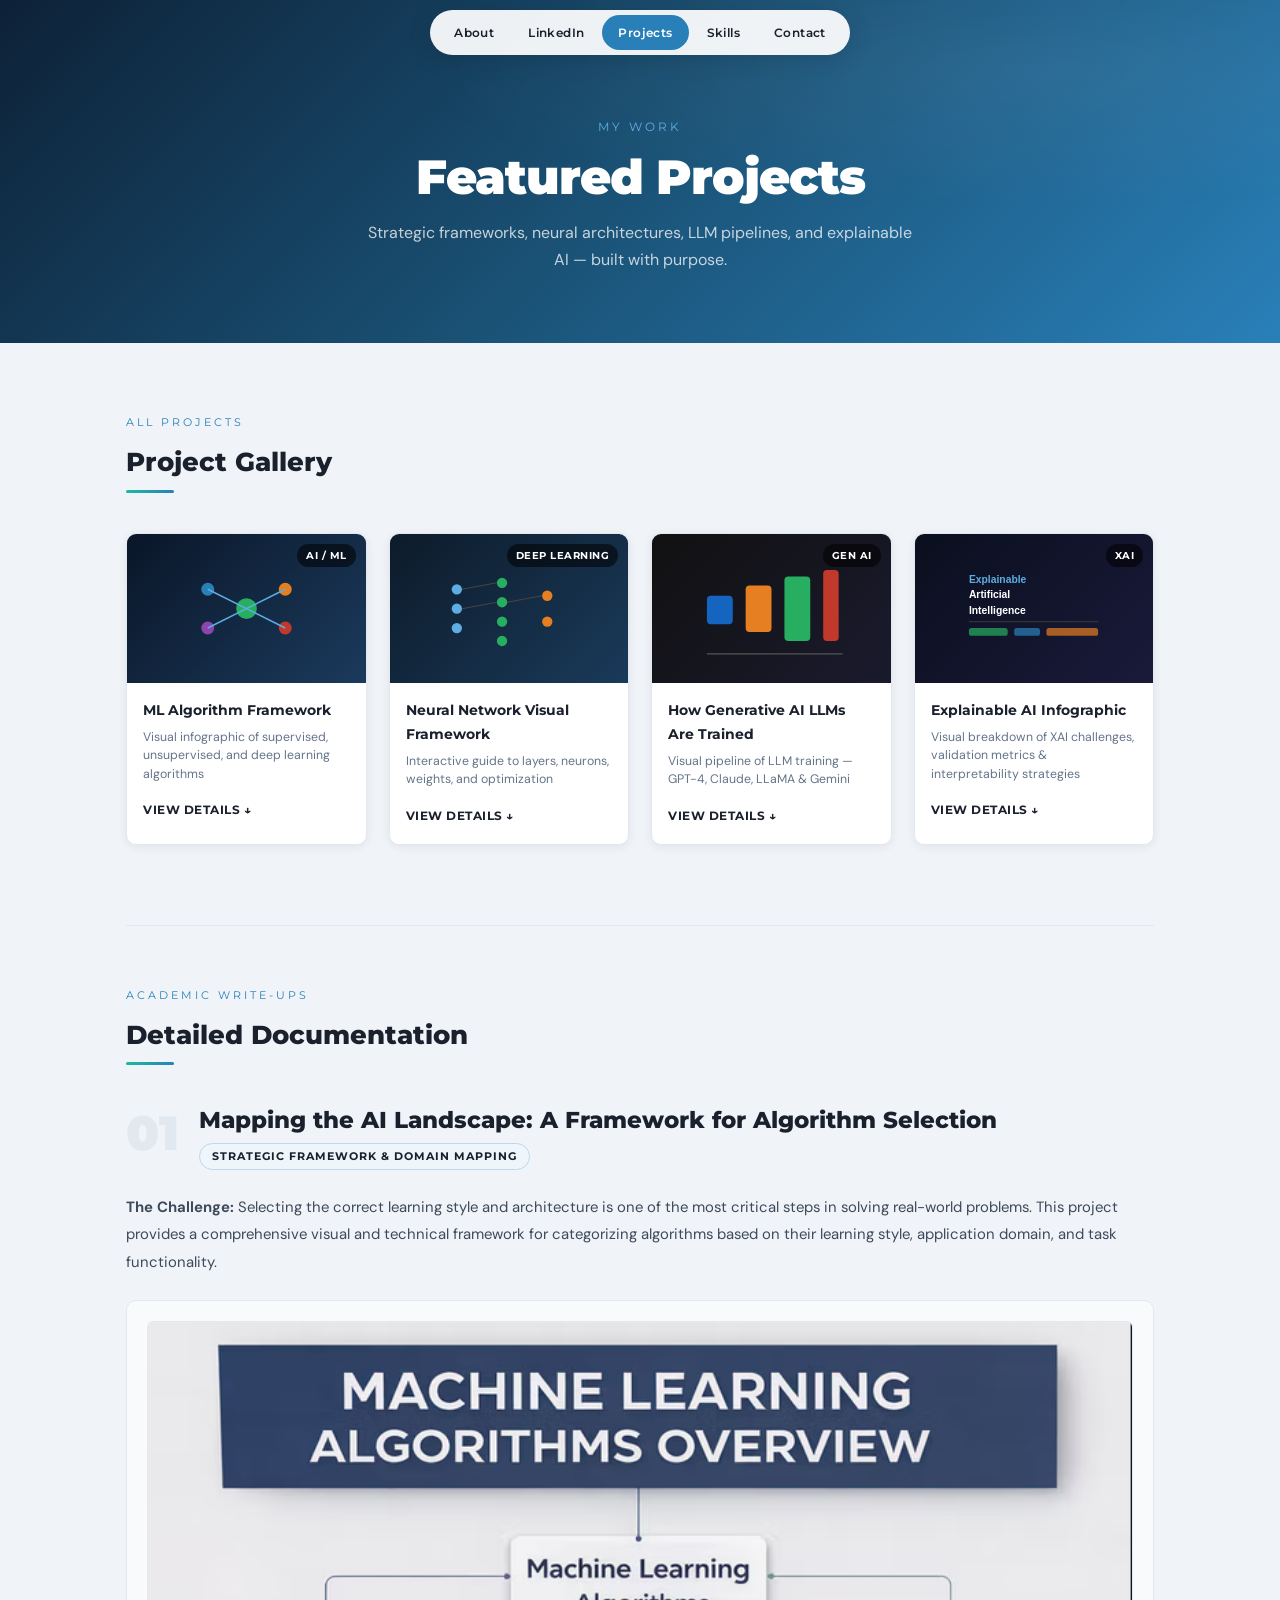
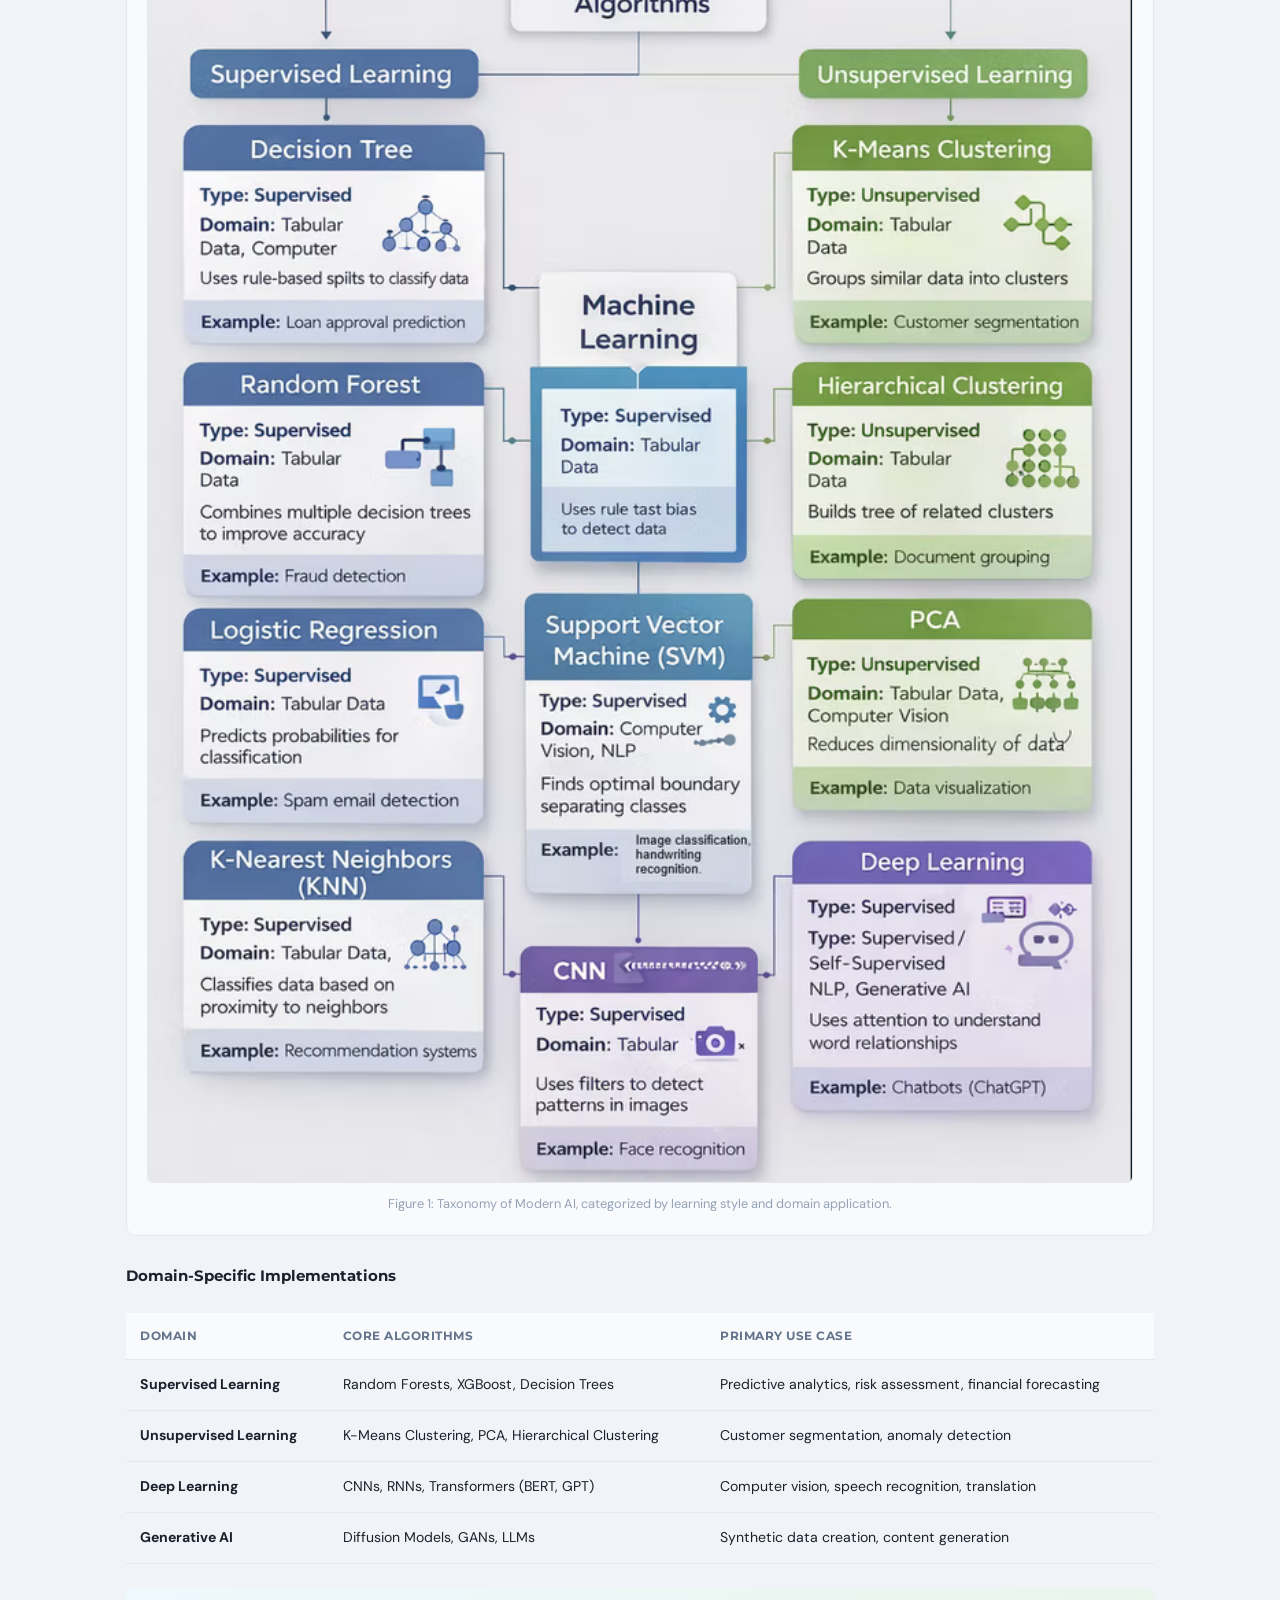
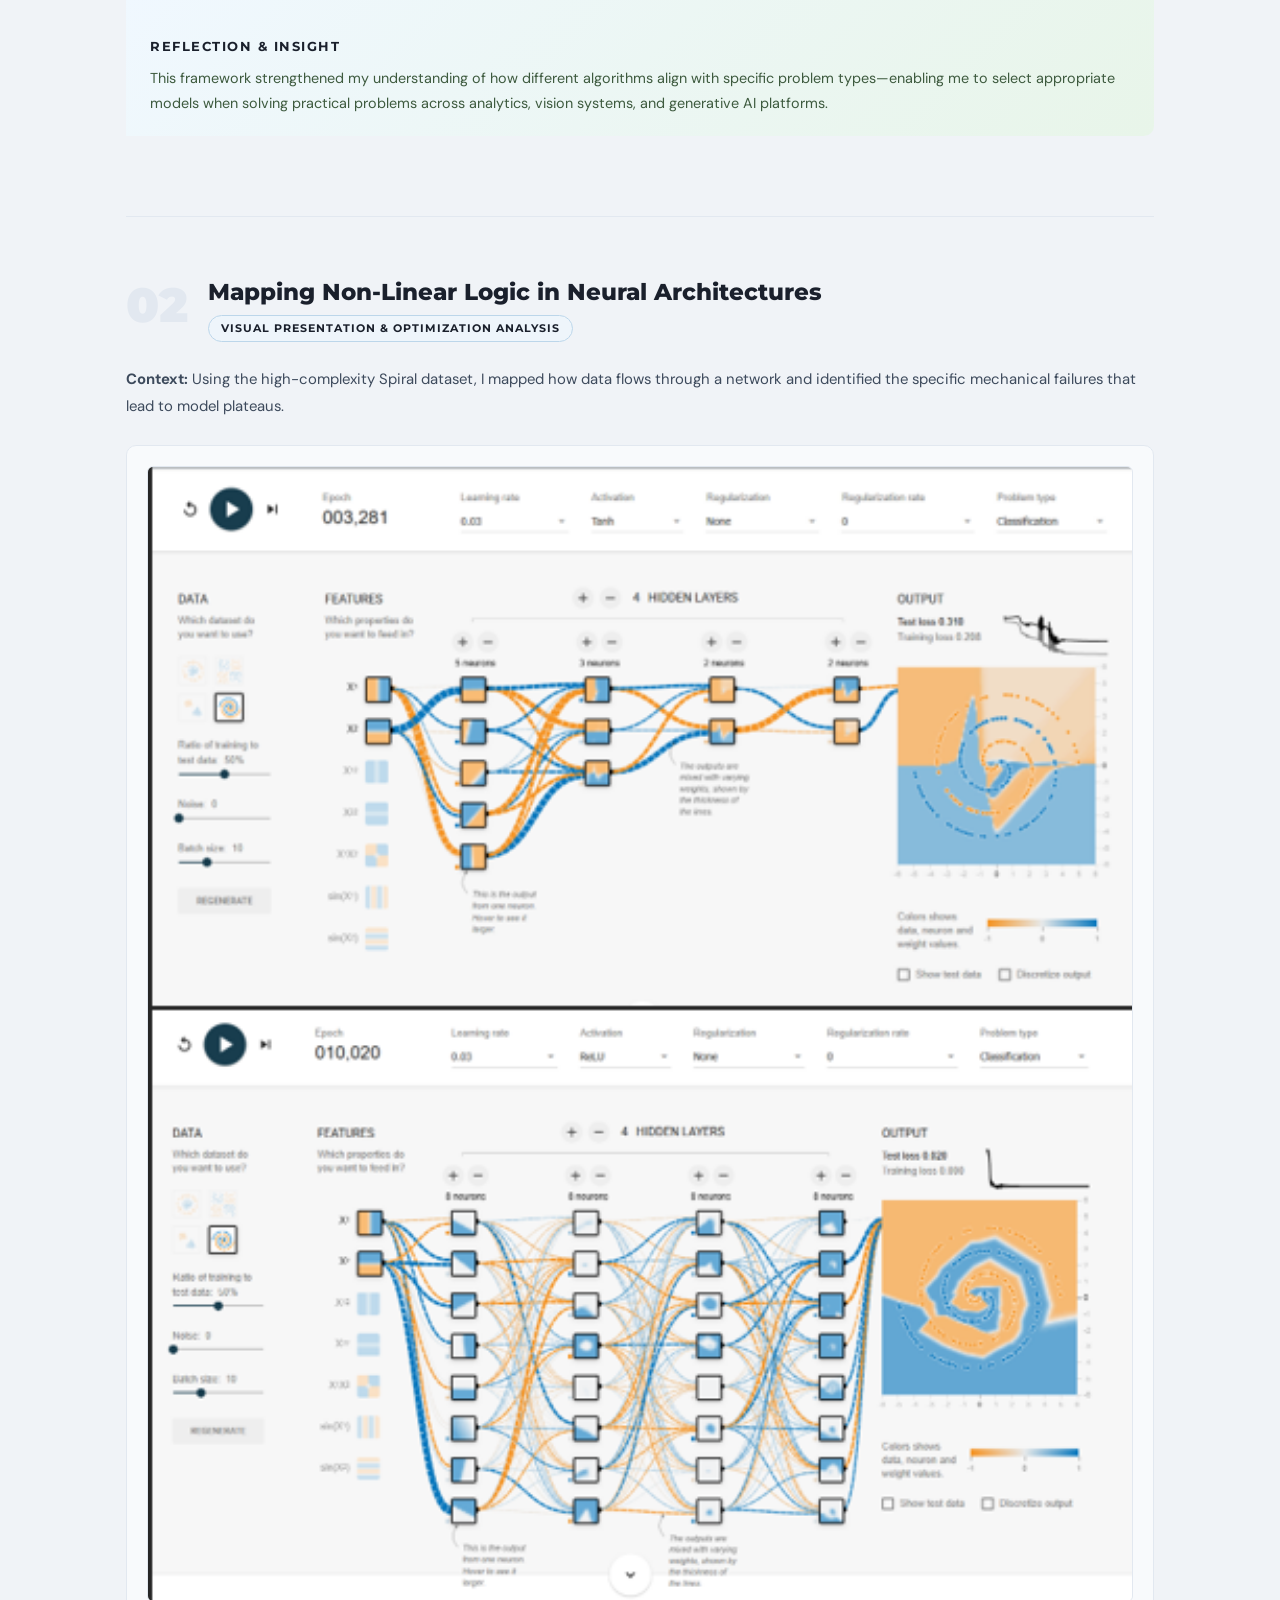
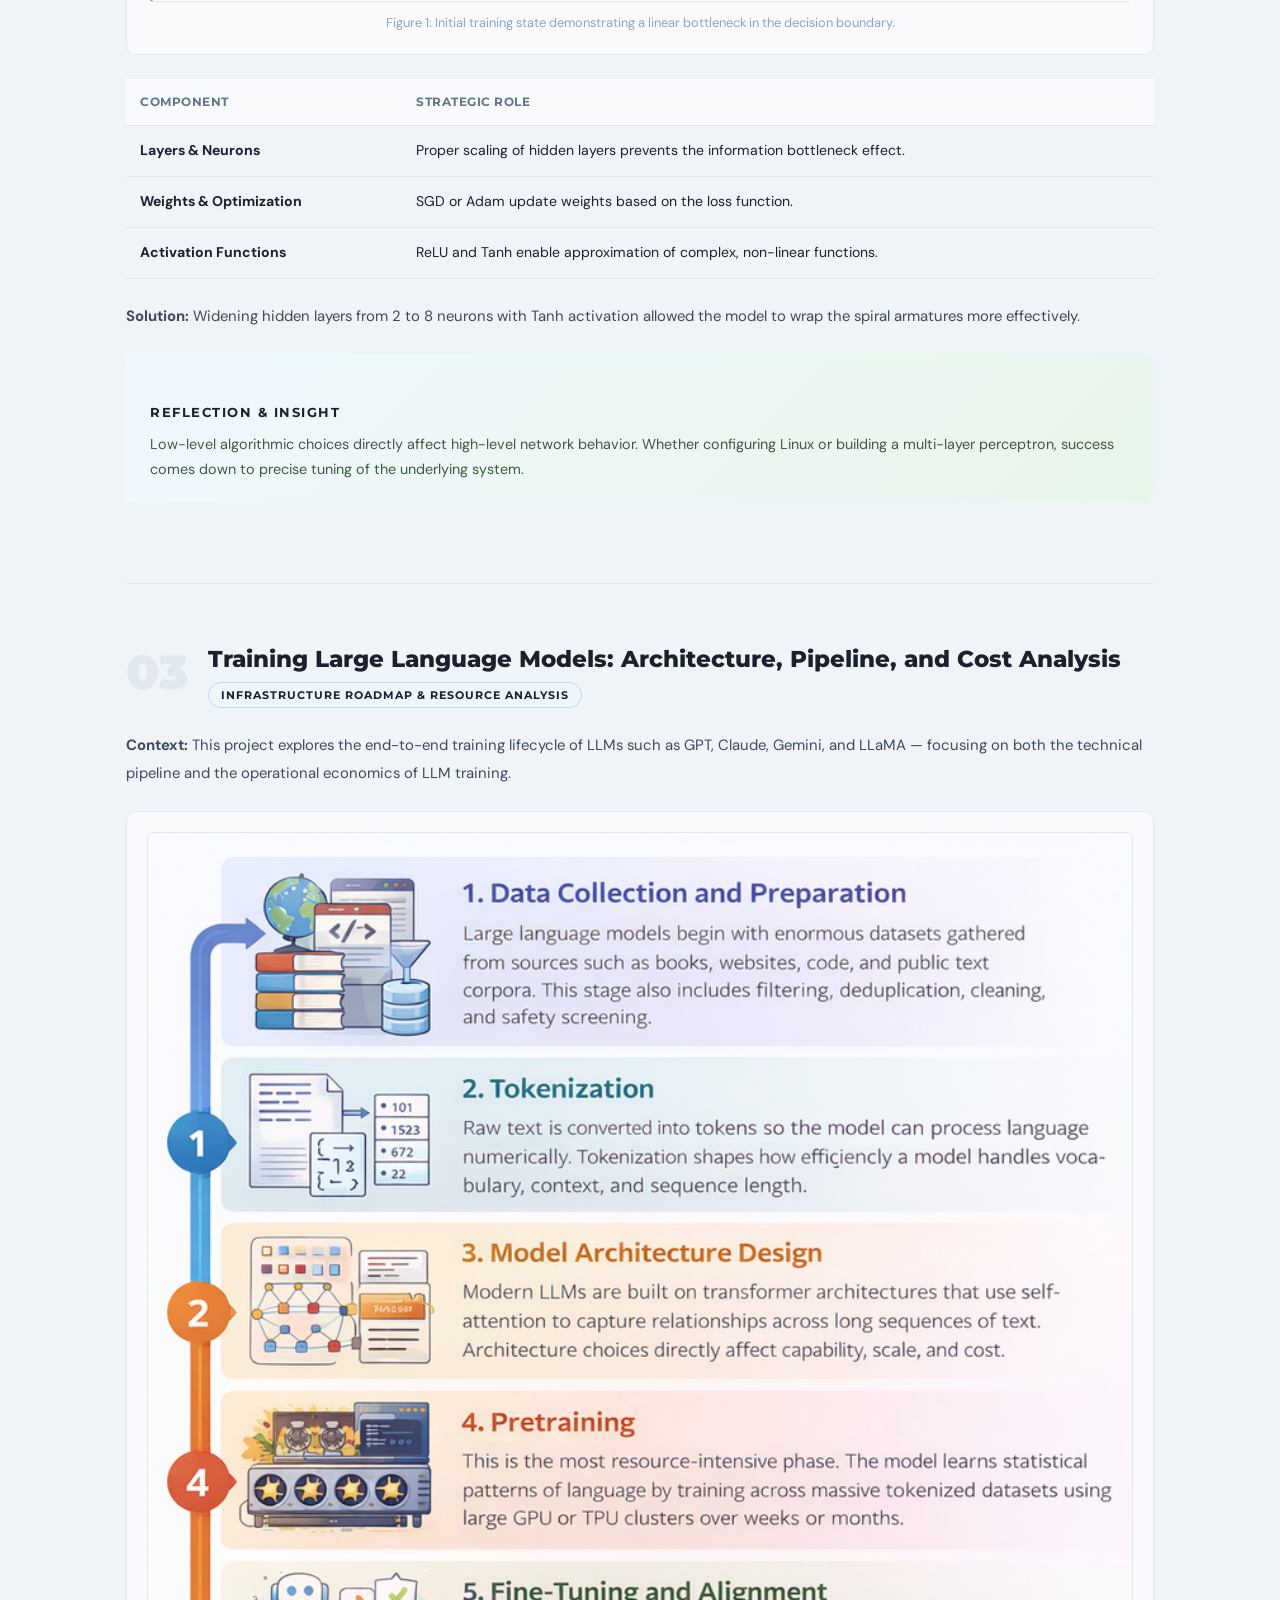
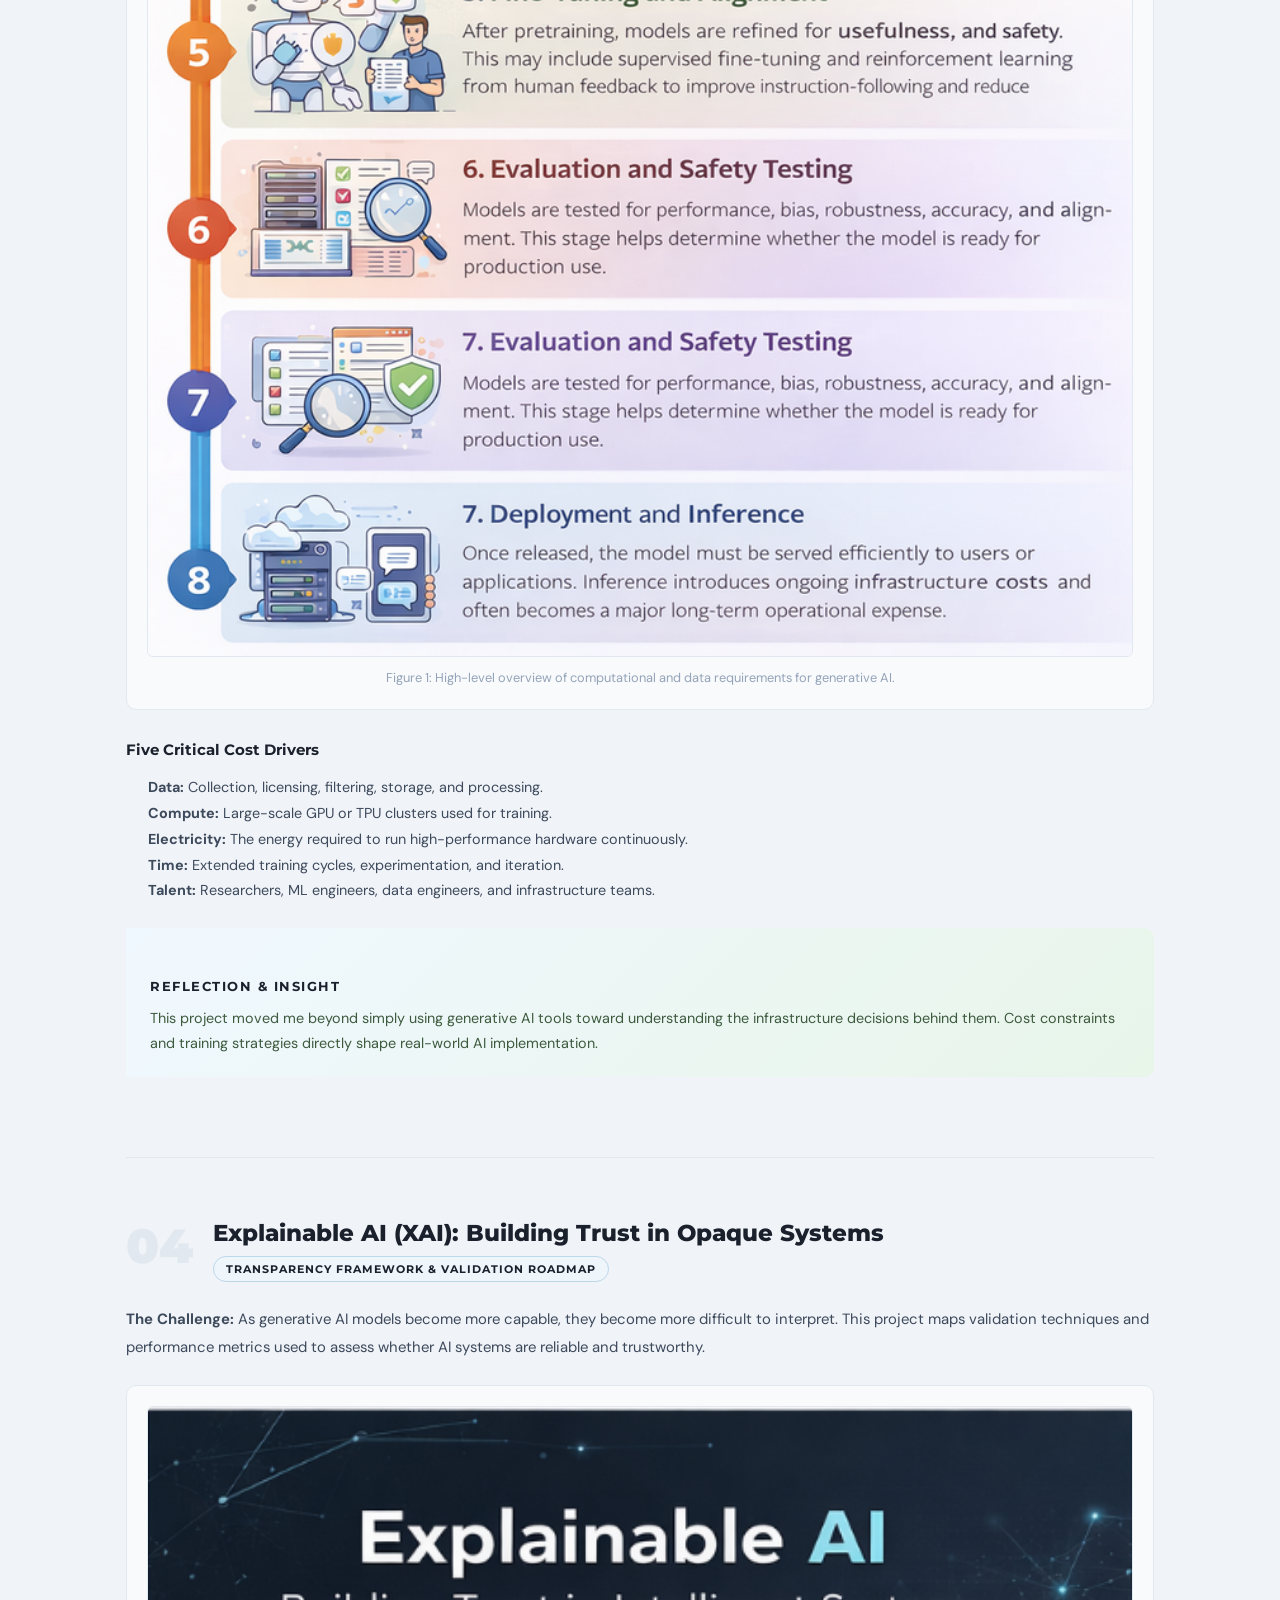
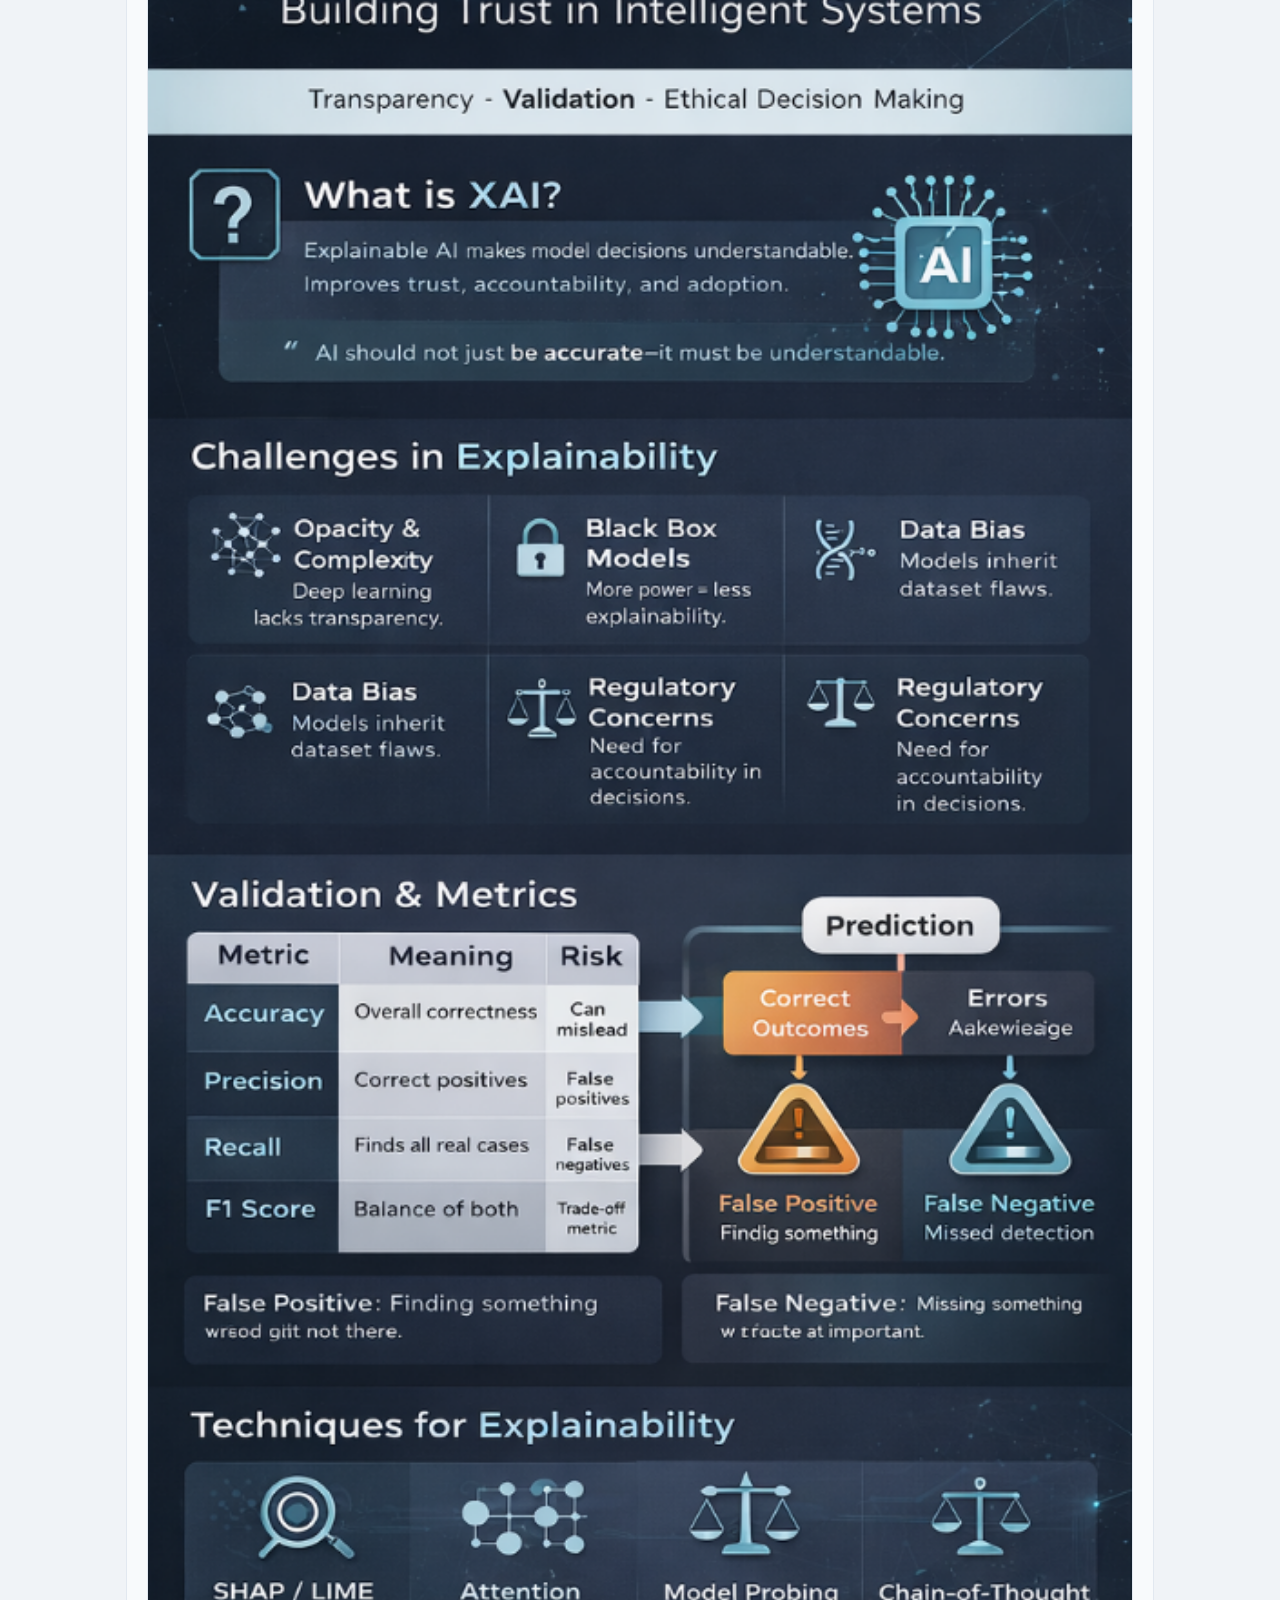
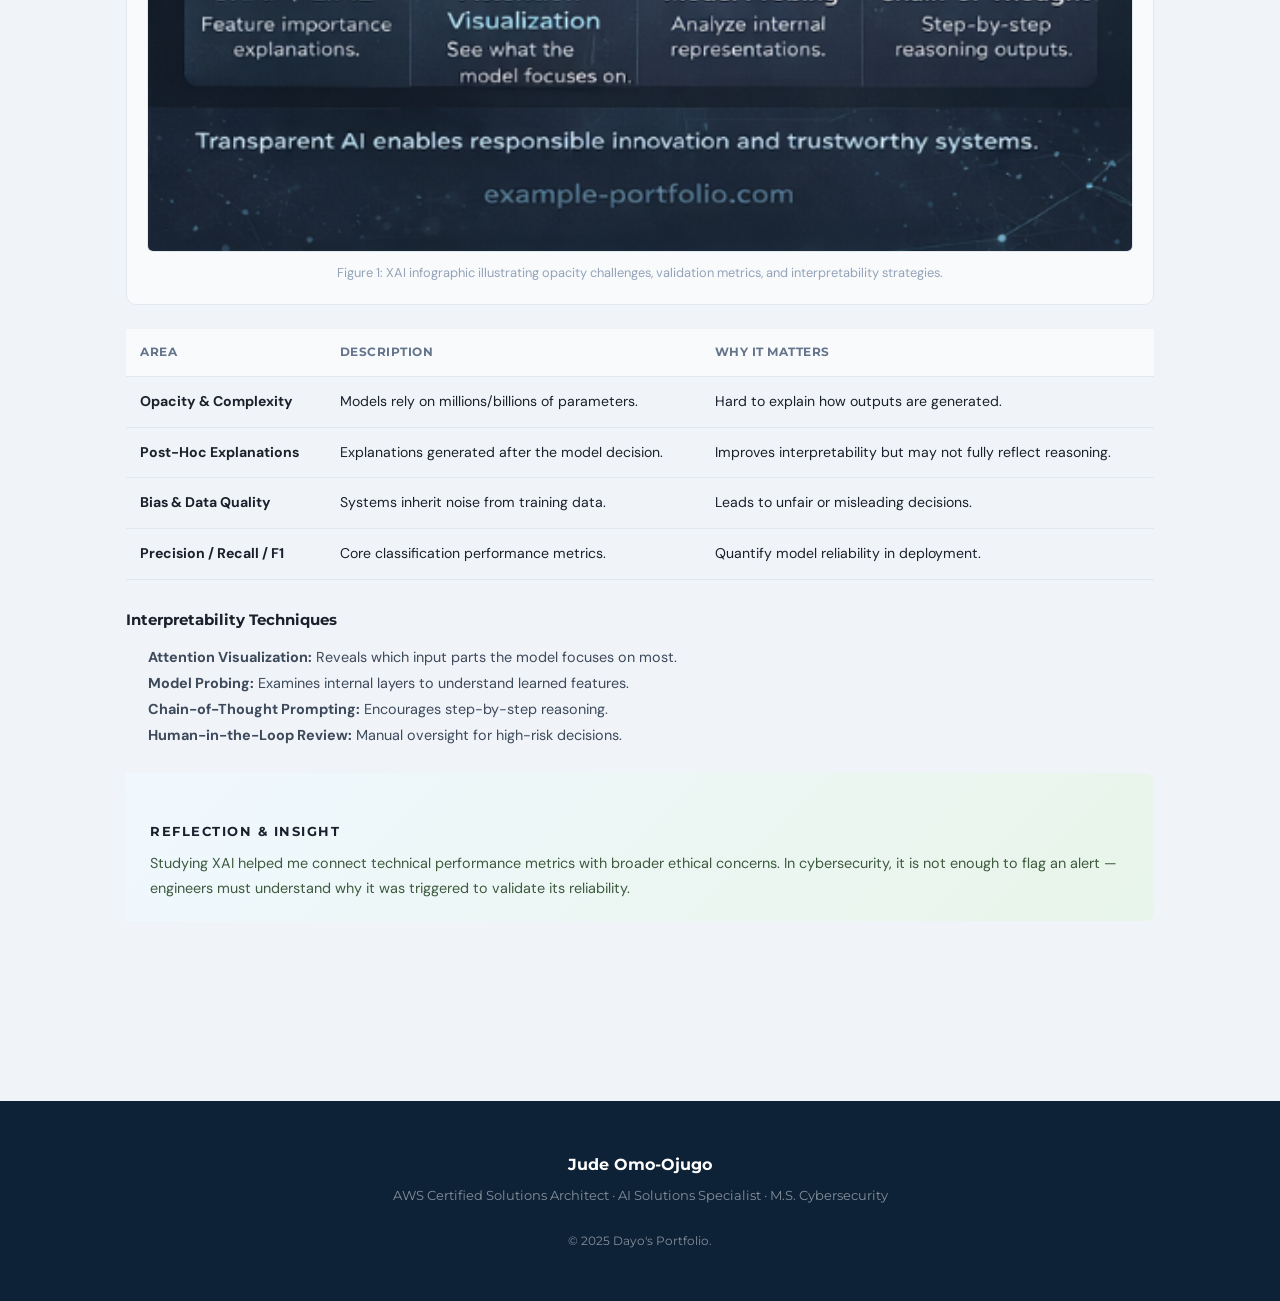
==== projects.html @ ab6d18e4 "Add files via upload" ====
<!DOCTYPE html>
<html lang="en">
<head>
  <meta charset="UTF-8">
  <meta name="viewport" content="width=device-width, initial-scale=1.0">
  <title>Projects — Dayo's Portfolio</title>
  <link rel="stylesheet" href="theme.css">
  <style>
    .proj-gallery{display:grid;grid-template-columns:repeat(auto-fill,minmax(240px,1fr));gap:22px;margin-bottom:80px;}
    .gal-card{background:var(--c-surface);border-radius:var(--radius);overflow:hidden;border:1px solid var(--c-border);box-shadow:var(--shadow-sm);display:block;transition:transform .25s var(--ease),box-shadow .25s var(--ease);}
    .gal-card:hover{transform:translateY(-5px);box-shadow:var(--shadow-md);}
    .gal-thumb{aspect-ratio:16/10;display:flex;align-items:center;justify-content:center;position:relative;overflow:hidden;}
    .gal-badge{position:absolute;top:10px;right:10px;font-family:var(--font-display);font-size:.62rem;font-weight:700;letter-spacing:.5px;text-transform:uppercase;background:rgba(0,0,0,.55);color:#fff;padding:3px 9px;border-radius:20px;backdrop-filter:blur(4px);}
    .gal-body{padding:16px;}
    .gal-title{font-family:var(--font-display);font-size:.88rem;font-weight:700;margin-bottom:5px;}
    .gal-title.orange{color:var(--c-orange);}.gal-title.blue{color:var(--c-hero-bright);}.gal-title.green{color:var(--c-green);}
    .gal-desc{font-size:.77rem;color:var(--c-muted);line-height:1.5;margin-bottom:12px;}
    .gal-link{font-family:var(--font-display);font-size:.74rem;font-weight:700;color:var(--c-hero-bright);text-transform:uppercase;letter-spacing:.5px;}
    .proj-detail{margin-bottom:80px;scroll-margin-top:80px;}
    .proj-detail-header{display:flex;align-items:flex-start;gap:20px;margin-bottom:24px;}
    .proj-number{font-family:var(--font-display);font-size:3rem;font-weight:900;color:var(--c-border);line-height:1;flex-shrink:0;margin-top:4px;}
    .proj-detail h2{font-family:var(--font-display);font-size:1.45rem;font-weight:800;color:var(--c-text);line-height:1.3;margin-bottom:6px;}
    .proj-type-badge{display:inline-block;font-family:var(--font-display);font-size:.68rem;font-weight:700;letter-spacing:1px;text-transform:uppercase;padding:3px 12px;border-radius:20px;background:#eef5fb;color:var(--c-hero-mid);border:1px solid #bcd6ea;}
    .proj-body p{font-size:.93rem;color:#3d4a5c;line-height:1.85;margin-bottom:16px;}
    .proj-body h4{font-family:var(--font-display);font-size:.92rem;font-weight:700;color:var(--c-text);margin:28px 0 12px;}
    .proj-body ul{padding-left:22px;margin-bottom:16px;}
    .proj-body li{font-size:.9rem;color:#3d4a5c;line-height:1.8;}
    .figure-wrap{background:#f8fafc;border:1px solid var(--c-border);border-radius:var(--radius);padding:20px;margin:24px 0;}
    .figure-wrap img{width:100%;border-radius:6px;border:1px solid var(--c-border);}
    .fig-caption{font-size:.8rem;color:var(--c-faint);text-align:center;margin-top:10px;}
    .insight-box{background:linear-gradient(135deg,#f0f8ff,#e8f5e9);border-left:4px solid var(--c-green);border-radius:0 var(--radius) var(--radius) 0;padding:20px 24px;margin:24px 0;}
    .insight-box h4{font-family:var(--font-display);font-size:.8rem;text-transform:uppercase;letter-spacing:1.5px;color:var(--c-green);margin-bottom:8px;}
    .insight-box p{font-size:.9rem;color:#3d5a3e;line-height:1.75;margin:0;}
  </style>
</head>
<body>
<nav class="site-nav">
  <div class="nav-pill">
    <a href="about.html">About</a>
    <a href="linkedin.html">LinkedIn</a>
    <a href="projects.html" class="active">Projects</a>
    <a href="skills.html">Skills</a>
    <a href="contact.html">Contact</a>
  </div>
</nav>
<header class="page-hero">
  <p class="page-hero__eyebrow fade-up">My Work</p>
  <h1 class="page-hero__title fade-up delay-1">Featured Projects</h1>
  <p class="page-hero__sub fade-up delay-2">Strategic frameworks, neural architectures, LLM pipelines, and explainable AI — built with purpose.</p>
</header>
<div class="page-body">

  <div class="sec-eyebrow fade-up">All Projects</div>
  <h2 class="sec-title fade-up">Project Gallery</h2>
  <div class="sec-rule fade-up"></div>

  <div class="proj-gallery fade-up delay-1">

   <!-- <a href="#airlytics" class="gal-card">
      <div class="gal-thumb" style="background:linear-gradient(135deg,#1a2a4a,#2c5f8a);">
        <svg viewBox="0 0 120 80" width="65%" xmlns="http://www.w3.org/2000/svg"><circle cx="30" cy="40" r="22" fill="none" stroke="#5dade2" stroke-width="1.5"/><path d="M50 30 Q70 20 90 35 L85 50 Q65 38 50 45Z" fill="#2980b9" opacity=".7"/><text x="14" y="72" font-size="9" fill="#fff" font-family="sans-serif">AI</text></svg>
        <span class="gal-badge">AI / ML</span>
      </div>
      <div class="gal-body"><div class="gal-title orange">Smart Travel by AirLytics</div><div class="gal-desc">AI chatbot for flight pricing fairness</div><span class="gal-link">View Details ↓</span></div>
    </a>

    <a href="#security" class="gal-card">
      <div class="gal-thumb" style="background:linear-gradient(135deg,#0d1b2a,#1e3a5f);">
        <svg viewBox="0 0 120 80" width="65%" xmlns="http://www.w3.org/2000/svg"><rect x="45" y="15" width="30" height="50" rx="4" fill="none" stroke="#5dade2" stroke-width="1.5"/><circle cx="60" cy="40" r="10" fill="#2980b9" opacity=".6"/><circle cx="60" cy="40" r="4" fill="#5dade2"/></svg>
        <span class="gal-badge">Security</span>
      </div>
      <div class="gal-body"><div class="gal-title blue">Security Knights</div><div class="gal-desc">Gamified secure coding training</div><span class="gal-link">View Details ↓</span></div>
    </a>

    <a href="#aishield" class="gal-card">
      <div class="gal-thumb" style="background:linear-gradient(135deg,#1565c0,#1976d2);">
        <svg viewBox="0 0 120 80" width="65%" xmlns="http://www.w3.org/2000/svg"><path d="M60 10 L85 22 L85 52 Q60 70 35 52 L35 22Z" fill="none" stroke="#fff" stroke-width="2"/><text x="49" y="44" font-size="10" fill="#fff" font-weight="bold" font-family="sans-serif">AI</text><text x="37" y="57" font-size="7" fill="rgba(255,255,255,.7)" font-family="sans-serif">Shield</text></svg>
        <span class="gal-badge">Cloud</span>
      </div>
      <div class="gal-body"><div class="gal-title blue">AI Shield</div><div class="gal-desc">Cybersecurity for non-technical users</div><span class="gal-link">View Details ↓</span></div>
    </a>

    <a href="#promptcraft" class="gal-card">
      <div class="gal-thumb" style="background:linear-gradient(135deg,#111,#2d2d2d);">
        <svg viewBox="0 0 120 80" width="65%" xmlns="http://www.w3.org/2000/svg"><rect x="10" y="15" width="100" height="50" rx="4" fill="none" stroke="#555" stroke-width="1"/><rect x="10" y="15" width="100" height="12" rx="4" fill="#333"/><circle cx="20" cy="21" r="3" fill="#ff5f57"/><circle cx="30" cy="21" r="3" fill="#febc2e"/><circle cx="40" cy="21" r="3" fill="#28c840"/><text x="15" y="40" font-size="7" fill="#aaa" font-family="monospace">Prompt Marketplace</text></svg>
        <span class="gal-badge">Gen AI</span>
      </div>
      <div class="gal-body"><div class="gal-title blue">PromptCraft</div><div class="gal-desc">AI prompt marketplace with versioning &amp; analytics</div><span class="gal-link">View Details ↓</span></div>
    </a>
  -->
    <a href="#project1" class="gal-card">
      <div class="gal-thumb" style="background:linear-gradient(135deg,#0a1628,#1b3a5c);">
        <svg viewBox="0 0 120 80" width="65%" xmlns="http://www.w3.org/2000/svg"><circle cx="60" cy="40" r="8" fill="#27ae60"/><circle cx="30" cy="25" r="5" fill="#2980b9"/><circle cx="90" cy="25" r="5" fill="#e67e22"/><circle cx="30" cy="55" r="5" fill="#8e44ad"/><circle cx="90" cy="55" r="5" fill="#c0392b"/><line x1="60" y1="40" x2="30" y2="25" stroke="#5dade2" stroke-width="1.2"/><line x1="60" y1="40" x2="90" y2="25" stroke="#5dade2" stroke-width="1.2"/><line x1="60" y1="40" x2="30" y2="55" stroke="#5dade2" stroke-width="1.2"/><line x1="60" y1="40" x2="90" y2="55" stroke="#5dade2" stroke-width="1.2"/></svg>
        <span class="gal-badge">AI / ML</span>
      </div>
      <div class="gal-body"><div class="gal-title orange">ML Algorithm Framework</div><div class="gal-desc">Visual infographic of supervised, unsupervised, and deep learning algorithms</div><span class="gal-link">View Details ↓</span></div>
    </a>

    <a href="#project2" class="gal-card">
      <div class="gal-thumb" style="background:linear-gradient(135deg,#0d1b2a,#1a3a5a);">
        <svg viewBox="0 0 120 80" width="65%" xmlns="http://www.w3.org/2000/svg"><circle cx="20" cy="25" r="4" fill="#5dade2"/><circle cx="20" cy="40" r="4" fill="#5dade2"/><circle cx="20" cy="55" r="4" fill="#5dade2"/><circle cx="55" cy="20" r="4" fill="#27ae60"/><circle cx="55" cy="35" r="4" fill="#27ae60"/><circle cx="55" cy="50" r="4" fill="#27ae60"/><circle cx="55" cy="65" r="4" fill="#27ae60"/><circle cx="90" cy="30" r="4" fill="#e67e22"/><circle cx="90" cy="50" r="4" fill="#e67e22"/><line x1="24" y1="25" x2="51" y2="20" stroke="#444" stroke-width=".8"/><line x1="24" y1="40" x2="51" y2="35" stroke="#444" stroke-width=".8"/><line x1="59" y1="35" x2="86" y2="30" stroke="#444" stroke-width=".8"/></svg>
        <span class="gal-badge">Deep Learning</span>
      </div>
      <div class="gal-body"><div class="gal-title blue">Neural Network Visual Framework</div><div class="gal-desc">Interactive guide to layers, neurons, weights, and optimization</div><span class="gal-link">View Details ↓</span></div>
    </a>

    <a href="#project3" class="gal-card">
      <div class="gal-thumb" style="background:linear-gradient(135deg,#111,#1a1a2e);">
        <svg viewBox="0 0 120 80" width="65%" xmlns="http://www.w3.org/2000/svg"><rect x="10" y="30" width="20" height="22" rx="3" fill="#1565c0"/><rect x="40" y="22" width="20" height="36" rx="3" fill="#e67e22"/><rect x="70" y="15" width="20" height="50" rx="3" fill="#27ae60"/><rect x="100" y="10" width="12" height="55" rx="3" fill="#c0392b"/><line x1="10" y1="75" x2="115" y2="75" stroke="#555" stroke-width="1"/></svg>
        <span class="gal-badge">Gen AI</span>
      </div>
      <div class="gal-body"><div class="gal-title green">How Generative AI LLMs Are Trained</div><div class="gal-desc">Visual pipeline of LLM training — GPT-4, Claude, LLaMA &amp; Gemini</div><span class="gal-link">View Details ↓</span></div>
    </a>

    <a href="#project4" class="gal-card">
      <div class="gal-thumb" style="background:linear-gradient(135deg,#0a0f1e,#1a1a3a);">
        <svg viewBox="0 0 120 80" width="65%" xmlns="http://www.w3.org/2000/svg"><text x="10" y="20" font-size="8" fill="#5dade2" font-family="sans-serif" font-weight="bold">Explainable</text><text x="10" y="32" font-size="8" fill="#fff" font-family="sans-serif" font-weight="bold">Artificial</text><text x="10" y="44" font-size="8" fill="#fff" font-family="sans-serif" font-weight="bold">Intelligence</text><line x1="10" y1="50" x2="110" y2="50" stroke="#333" stroke-width="1"/><rect x="10" y="55" width="30" height="6" rx="2" fill="#27ae60" opacity=".7"/><rect x="45" y="55" width="20" height="6" rx="2" fill="#2980b9" opacity=".7"/><rect x="70" y="55" width="40" height="6" rx="2" fill="#e67e22" opacity=".7"/></svg>
        <span class="gal-badge">XAI</span>
      </div>
      <div class="gal-body"><div class="gal-title blue">Explainable AI Infographic</div><div class="gal-desc">Visual breakdown of XAI challenges, validation metrics &amp; interpretability strategies</div><span class="gal-link">View Details ↓</span></div>
    </a>

  </div>

  <hr class="divider">
  <div class="sec-eyebrow">Academic Write-Ups</div>
  <h2 class="sec-title">Detailed Documentation</h2>
  <div class="sec-rule"></div>

  <div class="proj-detail fade-up" id="project1">
    <div class="proj-detail-header"><div class="proj-number">01</div><div><h2>Mapping the AI Landscape: A Framework for Algorithm Selection</h2><span class="proj-type-badge">Strategic Framework &amp; Domain Mapping</span></div></div>
    <div class="proj-body">
      <p><strong>The Challenge:</strong> Selecting the correct learning style and architecture is one of the most critical steps in solving real-world problems. This project provides a comprehensive visual and technical framework for categorizing algorithms based on their learning style, application domain, and task functionality.</p>
      <div class="figure-wrap"><img src="ai_algorithms_landscape.png" alt="AI Algorithm Landscape" onerror="this.style.display='none'"><div class="fig-caption">Figure 1: Taxonomy of Modern AI, categorized by learning style and domain application.</div></div>
      <h4>Domain-Specific Implementations</h4>
      <table class="data-table"><thead><tr><th>Domain</th><th>Core Algorithms</th><th>Primary Use Case</th></tr></thead><tbody><tr><td><strong>Supervised Learning</strong></td><td>Random Forests, XGBoost, Decision Trees</td><td>Predictive analytics, risk assessment, financial forecasting</td></tr><tr><td><strong>Unsupervised Learning</strong></td><td>K-Means Clustering, PCA, Hierarchical Clustering</td><td>Customer segmentation, anomaly detection</td></tr><tr><td><strong>Deep Learning</strong></td><td>CNNs, RNNs, Transformers (BERT, GPT)</td><td>Computer vision, speech recognition, translation</td></tr><tr><td><strong>Generative AI</strong></td><td>Diffusion Models, GANs, LLMs</td><td>Synthetic data creation, content generation</td></tr></tbody></table>
      <div class="insight-box"><h4>Reflection &amp; Insight</h4><p>This framework strengthened my understanding of how different algorithms align with specific problem types—enabling me to select appropriate models when solving practical problems across analytics, vision systems, and generative AI platforms.</p></div>
    </div>
  </div>

  <hr class="divider">

  <div class="proj-detail fade-up" id="project2">
    <div class="proj-detail-header"><div class="proj-number">02</div><div><h2>Mapping Non-Linear Logic in Neural Architectures</h2><span class="proj-type-badge">Visual Presentation &amp; Optimization Analysis</span></div></div>
    <div class="proj-body">
      <p><strong>Context:</strong> Using the high-complexity Spiral dataset, I mapped how data flows through a network and identified the specific mechanical failures that lead to model plateaus.</p>
      <div class="figure-wrap"><img src="spiral-experiment.png" alt="Spiral Dataset" onerror="this.style.display='none'"><div class="fig-caption">Figure 1: Initial training state demonstrating a linear bottleneck in the decision boundary.</div></div>
      <table class="data-table"><thead><tr><th>Component</th><th>Strategic Role</th></tr></thead><tbody><tr><td><strong>Layers &amp; Neurons</strong></td><td>Proper scaling of hidden layers prevents the information bottleneck effect.</td></tr><tr><td><strong>Weights &amp; Optimization</strong></td><td>SGD or Adam update weights based on the loss function.</td></tr><tr><td><strong>Activation Functions</strong></td><td>ReLU and Tanh enable approximation of complex, non-linear functions.</td></tr></tbody></table>
      <p><strong>Solution:</strong> Widening hidden layers from 2 to 8 neurons with Tanh activation allowed the model to wrap the spiral armatures more effectively.</p>
      <div class="insight-box"><h4>Reflection &amp; Insight</h4><p>Low-level algorithmic choices directly affect high-level network behavior. Whether configuring Linux or building a multi-layer perceptron, success comes down to precise tuning of the underlying system.</p></div>
    </div>
  </div>

  <hr class="divider">

  <div class="proj-detail fade-up" id="project3">
    <div class="proj-detail-header"><div class="proj-number">03</div><div><h2>Training Large Language Models: Architecture, Pipeline, and Cost Analysis</h2><span class="proj-type-badge">Infrastructure Roadmap &amp; Resource Analysis</span></div></div>
    <div class="proj-body">
      <p><strong>Context:</strong> This project explores the end-to-end training lifecycle of LLMs such as GPT, Claude, Gemini, and LLaMA — focusing on both the technical pipeline and the operational economics of LLM training.</p>
      <div class="figure-wrap"><img src="llm-lifecycle.png" alt="LLM Lifecycle" onerror="this.style.display='none'"><div class="fig-caption">Figure 1: High-level overview of computational and data requirements for generative AI.</div></div>
      <h4>Five Critical Cost Drivers</h4>
      <ul><li><strong>Data:</strong> Collection, licensing, filtering, storage, and processing.</li><li><strong>Compute:</strong> Large-scale GPU or TPU clusters used for training.</li><li><strong>Electricity:</strong> The energy required to run high-performance hardware continuously.</li><li><strong>Time:</strong> Extended training cycles, experimentation, and iteration.</li><li><strong>Talent:</strong> Researchers, ML engineers, data engineers, and infrastructure teams.</li></ul>
      <div class="insight-box"><h4>Reflection &amp; Insight</h4><p>This project moved me beyond simply using generative AI tools toward understanding the infrastructure decisions behind them. Cost constraints and training strategies directly shape real-world AI implementation.</p></div>
    </div>
  </div>

  <hr class="divider">

  <div class="proj-detail fade-up" id="project4">
    <div class="proj-detail-header"><div class="proj-number">04</div><div><h2>Explainable AI (XAI): Building Trust in Opaque Systems</h2><span class="proj-type-badge">Transparency Framework &amp; Validation Roadmap</span></div></div>
    <div class="proj-body">
      <p><strong>The Challenge:</strong> As generative AI models become more capable, they become more difficult to interpret. This project maps validation techniques and performance metrics used to assess whether AI systems are reliable and trustworthy.</p>
      <div class="figure-wrap"><img src="xai-infographic.png" alt="XAI Infographic" onerror="this.style.display='none'"><div class="fig-caption">Figure 1: XAI infographic illustrating opacity challenges, validation metrics, and interpretability strategies.</div></div>
      <table class="data-table"><thead><tr><th>Area</th><th>Description</th><th>Why It Matters</th></tr></thead><tbody><tr><td><strong>Opacity &amp; Complexity</strong></td><td>Models rely on millions/billions of parameters.</td><td>Hard to explain how outputs are generated.</td></tr><tr><td><strong>Post-Hoc Explanations</strong></td><td>Explanations generated after the model decision.</td><td>Improves interpretability but may not fully reflect reasoning.</td></tr><tr><td><strong>Bias &amp; Data Quality</strong></td><td>Systems inherit noise from training data.</td><td>Leads to unfair or misleading decisions.</td></tr><tr><td><strong>Precision / Recall / F1</strong></td><td>Core classification performance metrics.</td><td>Quantify model reliability in deployment.</td></tr></tbody></table>
      <h4>Interpretability Techniques</h4>
      <ul><li><strong>Attention Visualization:</strong> Reveals which input parts the model focuses on most.</li><li><strong>Model Probing:</strong> Examines internal layers to understand learned features.</li><li><strong>Chain-of-Thought Prompting:</strong> Encourages step-by-step reasoning.</li><li><strong>Human-in-the-Loop Review:</strong> Manual oversight for high-risk decisions.</li></ul>
      <div class="insight-box"><h4>Reflection &amp; Insight</h4><p>Studying XAI helped me connect technical performance metrics with broader ethical concerns. In cybersecurity, it is not enough to flag an alert — engineers must understand why it was triggered to validate its reliability.</p></div>
    </div>
  </div>

</div>
<footer class="site-footer"><strong>Jude Omo-Ojugo</strong>AWS Certified Solutions Architect · AI Solutions Specialist · M.S. Cybersecurity<br><br><span style="font-size:.75rem;">© 2025 Dayo's Portfolio.</span></footer>
</body>
</html>
---- theme.css ----
/* ============================================================
   DAYO'S PORTFOLIO — theme.css
   8 color themes + shared design system
   ============================================================ */

@import url('https://fonts.googleapis.com/css2?family=Montserrat:wght@400;500;600;700;900&family=DM+Sans:wght@300;400;500&display=swap');

/* ══════════════════════════════════════════
   8 THEME DEFINITIONS
   Applied via <body data-theme="...">
   ══════════════════════════════════════════ */

/* 1. Ocean Blue (default) */
[data-theme="ocean"], body:not([data-theme]) {
  --t-hero-dark:   #0d2137;
  --t-hero-mid:    #1a5276;
  --t-hero-bright: #2980b9;
  --t-hero-light:  #5dade2;
  --t-accent:      #1abc9c;
  --t-accent2:     #e67e22;
}
/* 2. Forest Green */
[data-theme="forest"] {
  --t-hero-dark:   #0d2a1a;
  --t-hero-mid:    #1a5c34;
  --t-hero-bright: #27ae60;
  --t-hero-light:  #58d68d;
  --t-accent:      #f39c12;
  --t-accent2:     #2980b9;
}
/* 3. Sunset Orange */
[data-theme="sunset"] {
  --t-hero-dark:   #2c1503;
  --t-hero-mid:    #7d3c10;
  --t-hero-bright: #e67e22;
  --t-hero-light:  #f0a05a;
  --t-accent:      #e74c3c;
  --t-accent2:     #2980b9;
}
/* 4. Deep Purple */
[data-theme="purple"] {
  --t-hero-dark:   #1a0a2e;
  --t-hero-mid:    #512e8e;
  --t-hero-bright: #8e44ad;
  --t-hero-light:  #bb8fce;
  --t-accent:      #1abc9c;
  --t-accent2:     #e67e22;
}
/* 5. Midnight Slate */
[data-theme="midnight"] {
  --t-hero-dark:   #0a0e1a;
  --t-hero-mid:    #1c2541;
  --t-hero-bright: #3d5a80;
  --t-hero-light:  #98c1d9;
  --t-accent:      #e0fbfc;
  --t-accent2:     #ee6c4d;
}
/* 6. Crimson Red */
[data-theme="crimson"] {
  --t-hero-dark:   #2c0a0a;
  --t-hero-mid:    #7b1c1c;
  --t-hero-bright: #c0392b;
  --t-hero-light:  #e57373;
  --t-accent:      #f39c12;
  --t-accent2:     #2980b9;
}
/* 7. Teal Cyber */
[data-theme="teal"] {
  --t-hero-dark:   #031a1a;
  --t-hero-mid:    #0e4d4d;
  --t-hero-bright: #00897b;
  --t-hero-light:  #4db6ac;
  --t-accent:      #f06292;
  --t-accent2:     #ffb300;
}
/* 8. Golden Sand */
[data-theme="gold"] {
  --t-hero-dark:   #1a1200;
  --t-hero-mid:    #7d6510;
  --t-hero-bright: #d4ac0d;
  --t-hero-light:  #f7dc6f;
  --t-accent:      #e74c3c;
  --t-accent2:     #2980b9;
}

/* ══════════════════════════════════════════
   DESIGN TOKENS
   ══════════════════════════════════════════ */
:root {
  --font-display: 'Montserrat', sans-serif;
  --font-body:    'DM Sans', sans-serif;
  --c-bg:      #f0f3f7;
  --c-surface: #ffffff;
  --c-border:  #e2e8f0;
  --c-text:    #1a202c;
  --c-muted:   #64748b;
  --c-faint:   #94a3b8;
  --nav-h:     58px;
  --radius:    10px;
  --shadow-sm: 0 2px 10px rgba(0,0,0,.07);
  --shadow-md: 0 8px 28px rgba(0,0,0,.11);
  --shadow-lg: 0 20px 60px rgba(0,0,0,.16);
  --ease:      cubic-bezier(.4,0,.2,1);
}

/* ══════════════════════════════════════════
   RESET
   ══════════════════════════════════════════ */
*, *::before, *::after { box-sizing: border-box; margin: 0; padding: 0; }
html { scroll-behavior: smooth; }
body {
  font-family: var(--font-body);
  color: var(--c-text);
  background: var(--c-bg);
  line-height: 1.7;
  overflow-x: hidden;
}
img { display: block; max-width: 100%; }
a   { text-decoration: none; color: inherit; }
ul  { list-style: none; }

/* ══════════════════════════════════════════
   NAVIGATION
   ══════════════════════════════════════════ */
.site-nav {
  position: fixed;
  top: 0; left: 0; right: 0;
  z-index: 300;
  display: flex;
  justify-content: center;
  padding: 10px 20px;
  pointer-events: none;
}
.nav-pill {
  display: flex;
  gap: 2px;
  background: rgba(255,255,255,.93);
  border-radius: 40px;
  padding: 5px 8px;
  box-shadow: 0 4px 24px rgba(0,0,0,.13);
  backdrop-filter: blur(10px);
  pointer-events: all;
}
.nav-pill a {
  font-family: var(--font-display);
  font-size: .78rem;
  font-weight: 600;
  letter-spacing: .4px;
  color: var(--c-text);
  padding: 7px 16px;
  border-radius: 30px;
  transition: background .22s var(--ease), color .22s var(--ease);
  white-space: nowrap;
}
.nav-pill a:hover,
.nav-pill a.active {
  background: var(--t-hero-bright);
  color: #fff;
}

/* ══════════════════════════════════════════
   THEME SWITCHER WIDGET
   ══════════════════════════════════════════ */
.theme-switcher {
  position: fixed;
  right: 20px;
  bottom: 20px;
  z-index: 400;
}
.theme-toggle-btn {
  width: 50px; height: 50px;
  border-radius: 50%;
  border: none;
  background: var(--t-hero-bright);
  color: #fff;
  font-size: 1.4rem;
  cursor: pointer;
  box-shadow: 0 4px 20px rgba(0,0,0,.25);
  transition: transform .2s var(--ease), background .3s;
  display: flex; align-items: center; justify-content: center;
}
.theme-toggle-btn:hover { transform: scale(1.1) rotate(20deg); }

.theme-panel {
  position: absolute;
  bottom: 62px;
  right: 0;
  background: var(--c-surface);
  border: 1px solid var(--c-border);
  border-radius: 16px;
  padding: 18px;
  box-shadow: var(--shadow-lg);
  width: 210px;
  display: none;
}
.theme-panel.open { display: block; animation: fadeUp .2s var(--ease); }

.theme-panel h4 {
  font-family: var(--font-display);
  font-size: .68rem;
  text-transform: uppercase;
  letter-spacing: 1.5px;
  color: var(--c-faint);
  margin-bottom: 12px;
}
.theme-options {
  display: grid;
  grid-template-columns: 1fr 1fr;
  gap: 8px;
}
.theme-opt {
  display: flex;
  align-items: center;
  gap: 8px;
  padding: 8px 10px;
  border-radius: 8px;
  border: 1.5px solid var(--c-border);
  cursor: pointer;
  font-family: var(--font-display);
  font-size: .72rem;
  font-weight: 600;
  color: var(--c-text);
  background: var(--c-surface);
  transition: border-color .2s, background .2s;
}
.theme-opt:hover   { border-color: var(--t-hero-bright); background: #f8fafc; }
.theme-opt.active  { border-color: var(--t-hero-bright); background: #eef5fb; }
.theme-swatch {
  width: 16px; height: 16px;
  border-radius: 50%;
  flex-shrink: 0;
  border: 2px solid rgba(0,0,0,.1);
}

/* ══════════════════════════════════════════
   PAGE HERO BANNER
   ══════════════════════════════════════════ */
.page-hero {
  min-height: 300px;
  background: linear-gradient(135deg, var(--t-hero-dark) 0%, var(--t-hero-mid) 50%, var(--t-hero-bright) 100%);
  display: flex;
  flex-direction: column;
  align-items: center;
  justify-content: center;
  text-align: center;
  padding: calc(var(--nav-h) + 60px) 24px 70px;
  position: relative;
  overflow: hidden;
}
.page-hero::after {
  content: '';
  position: absolute; inset: 0;
  background: radial-gradient(ellipse 70% 60% at 80% 20%, rgba(255,255,255,.06) 0%, transparent 70%);
  pointer-events: none;
}
.page-hero__eyebrow {
  font-family: var(--font-display);
  font-size: .72rem;
  letter-spacing: 3px;
  text-transform: uppercase;
  color: var(--t-hero-light);
  margin-bottom: 12px;
}
.page-hero__title {
  font-family: var(--font-display);
  font-size: clamp(2rem, 5vw, 3rem);
  font-weight: 900;
  color: #fff;
  letter-spacing: -1px;
  line-height: 1.15;
  margin-bottom: 14px;
}
.page-hero__sub {
  font-size: 1rem;
  color: rgba(255,255,255,.75);
  max-width: 560px;
}

/* ══════════════════════════════════════════
   CONTENT WRAPPER
   ══════════════════════════════════════════ */
.page-body {
  max-width: 1100px;
  margin: 0 auto;
  padding: 70px 36px 100px;
}

/* ══════════════════════════════════════════
   SECTION HEADINGS
   ══════════════════════════════════════════ */
.sec-eyebrow {
  font-family: var(--font-display);
  font-size: .7rem;
  letter-spacing: 3px;
  text-transform: uppercase;
  color: var(--t-hero-bright);
  margin-bottom: 8px;
}
.sec-title {
  font-family: var(--font-display);
  font-size: 1.6rem;
  font-weight: 800;
  color: var(--c-text);
  margin-bottom: 6px;
}
.sec-rule {
  width: 48px; height: 3px;
  border-radius: 2px;
  background: linear-gradient(90deg, var(--t-accent), var(--t-hero-bright));
  margin-bottom: 40px;
}

/* ══════════════════════════════════════════
   SHARED COMPONENTS
   ══════════════════════════════════════════ */
.tag-list { display: flex; flex-wrap: wrap; gap: 8px; }
.tag {
  background: #eef5fb;
  border: 1px solid var(--c-border);
  border-radius: 4px;
  padding: 4px 12px;
  font-size: .78rem;
  font-weight: 600;
  color: var(--t-hero-mid);
  font-family: var(--font-display);
}

.btn {
  display: inline-flex; align-items: center; gap: 8px;
  font-family: var(--font-display);
  font-size: .82rem; font-weight: 700; letter-spacing: .5px;
  padding: 10px 24px; border-radius: 30px;
  cursor: pointer; border: none;
  transition: background .22s var(--ease), transform .18s var(--ease), box-shadow .22s var(--ease);
}
.btn-primary {
  background: var(--t-hero-bright); color: #fff;
  box-shadow: 0 4px 16px rgba(0,0,0,.2);
}
.btn-primary:hover { background: var(--t-hero-mid); transform: translateY(-2px); }
.btn-outline {
  background: transparent; color: var(--t-hero-bright);
  border: 2px solid var(--t-hero-bright);
}
.btn-outline:hover { background: var(--t-hero-bright); color: #fff; transform: translateY(-2px); }

.data-table { width: 100%; border-collapse: collapse; font-size: .88rem; margin: 24px 0; }
.data-table th, .data-table td {
  text-align: left; padding: 13px 14px;
  border-bottom: 1px solid var(--c-border); vertical-align: top;
}
.data-table th {
  background: #f8fafc; font-family: var(--font-display);
  font-size: .75rem; color: var(--c-muted);
  letter-spacing: .5px; text-transform: uppercase;
}

.divider { border: none; border-top: 1px solid var(--c-border); margin: 60px 0; }

/* ══════════════════════════════════════════
   FOOTER
   ══════════════════════════════════════════ */
.site-footer {
  background: var(--t-hero-dark);
  color: rgba(255,255,255,.5);
  text-align: center;
  padding: 50px 20px;
  font-size: .82rem;
  font-family: var(--font-display);
}
.site-footer strong { color: #fff; display: block; font-size: 1rem; margin-bottom: 6px; }
.footer-links {
  display: flex; justify-content: center;
  gap: 8px; flex-wrap: wrap; margin: 14px 0 20px;
}
.footer-links a {
  color: rgba(255,255,255,.55); font-size: .78rem; font-weight: 600;
  padding: 4px 14px; border-radius: 20px;
  border: 1px solid rgba(255,255,255,.15);
  transition: background .2s, color .2s;
}
.footer-links a:hover { background: var(--t-hero-bright); color: #fff; border-color: transparent; }

/* ══════════════════════════════════════════
   ANIMATIONS
   ══════════════════════════════════════════ */
@keyframes fadeUp {
  from { opacity: 0; transform: translateY(24px); }
  to   { opacity: 1; transform: translateY(0); }
}
.fade-up  { animation: fadeUp .65s var(--ease) both; }
.delay-1  { animation-delay: .1s; }
.delay-2  { animation-delay: .22s; }
.delay-3  { animation-delay: .34s; }
.delay-4  { animation-delay: .46s; }

/* ══════════════════════════════════════════
   RESPONSIVE
   ══════════════════════════════════════════ */
@media (max-width: 768px) {
  .page-body { padding: 50px 20px 80px; }
  .nav-pill a { padding: 6px 10px; font-size: .7rem; }
}
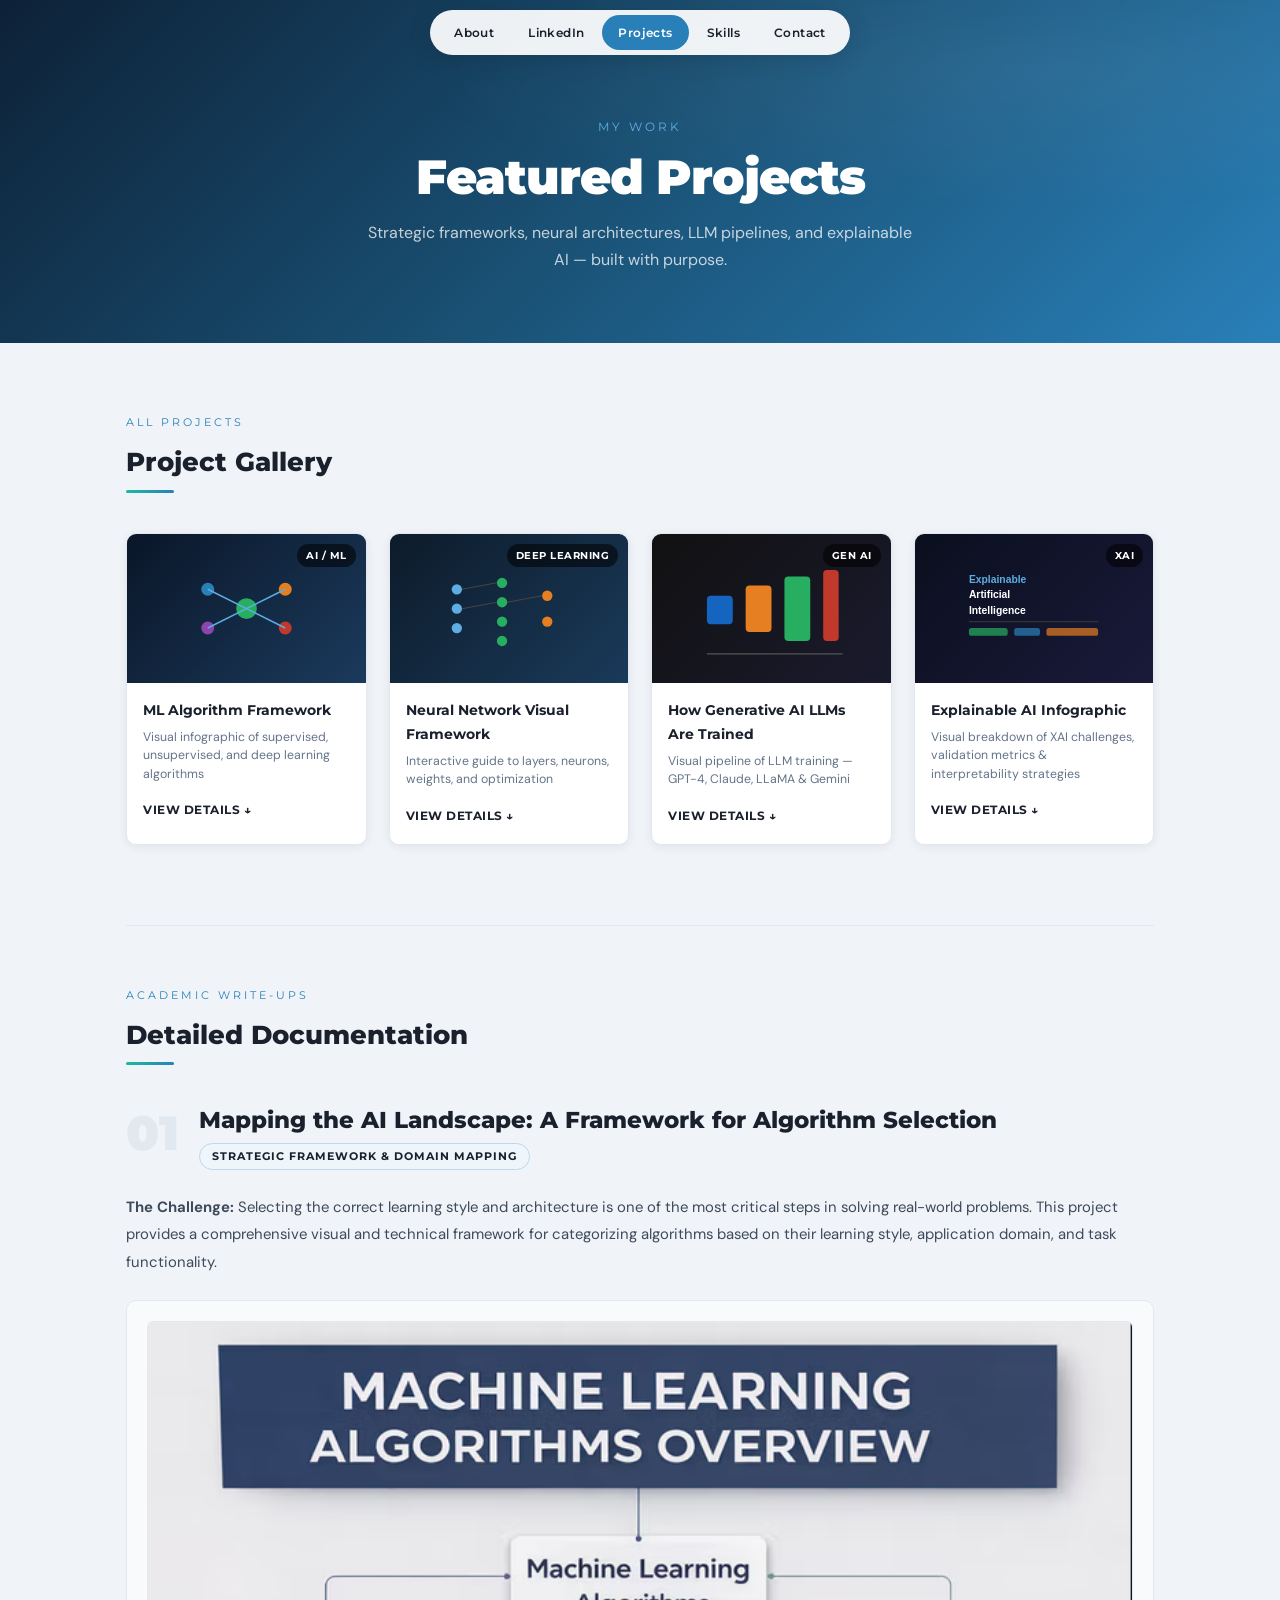
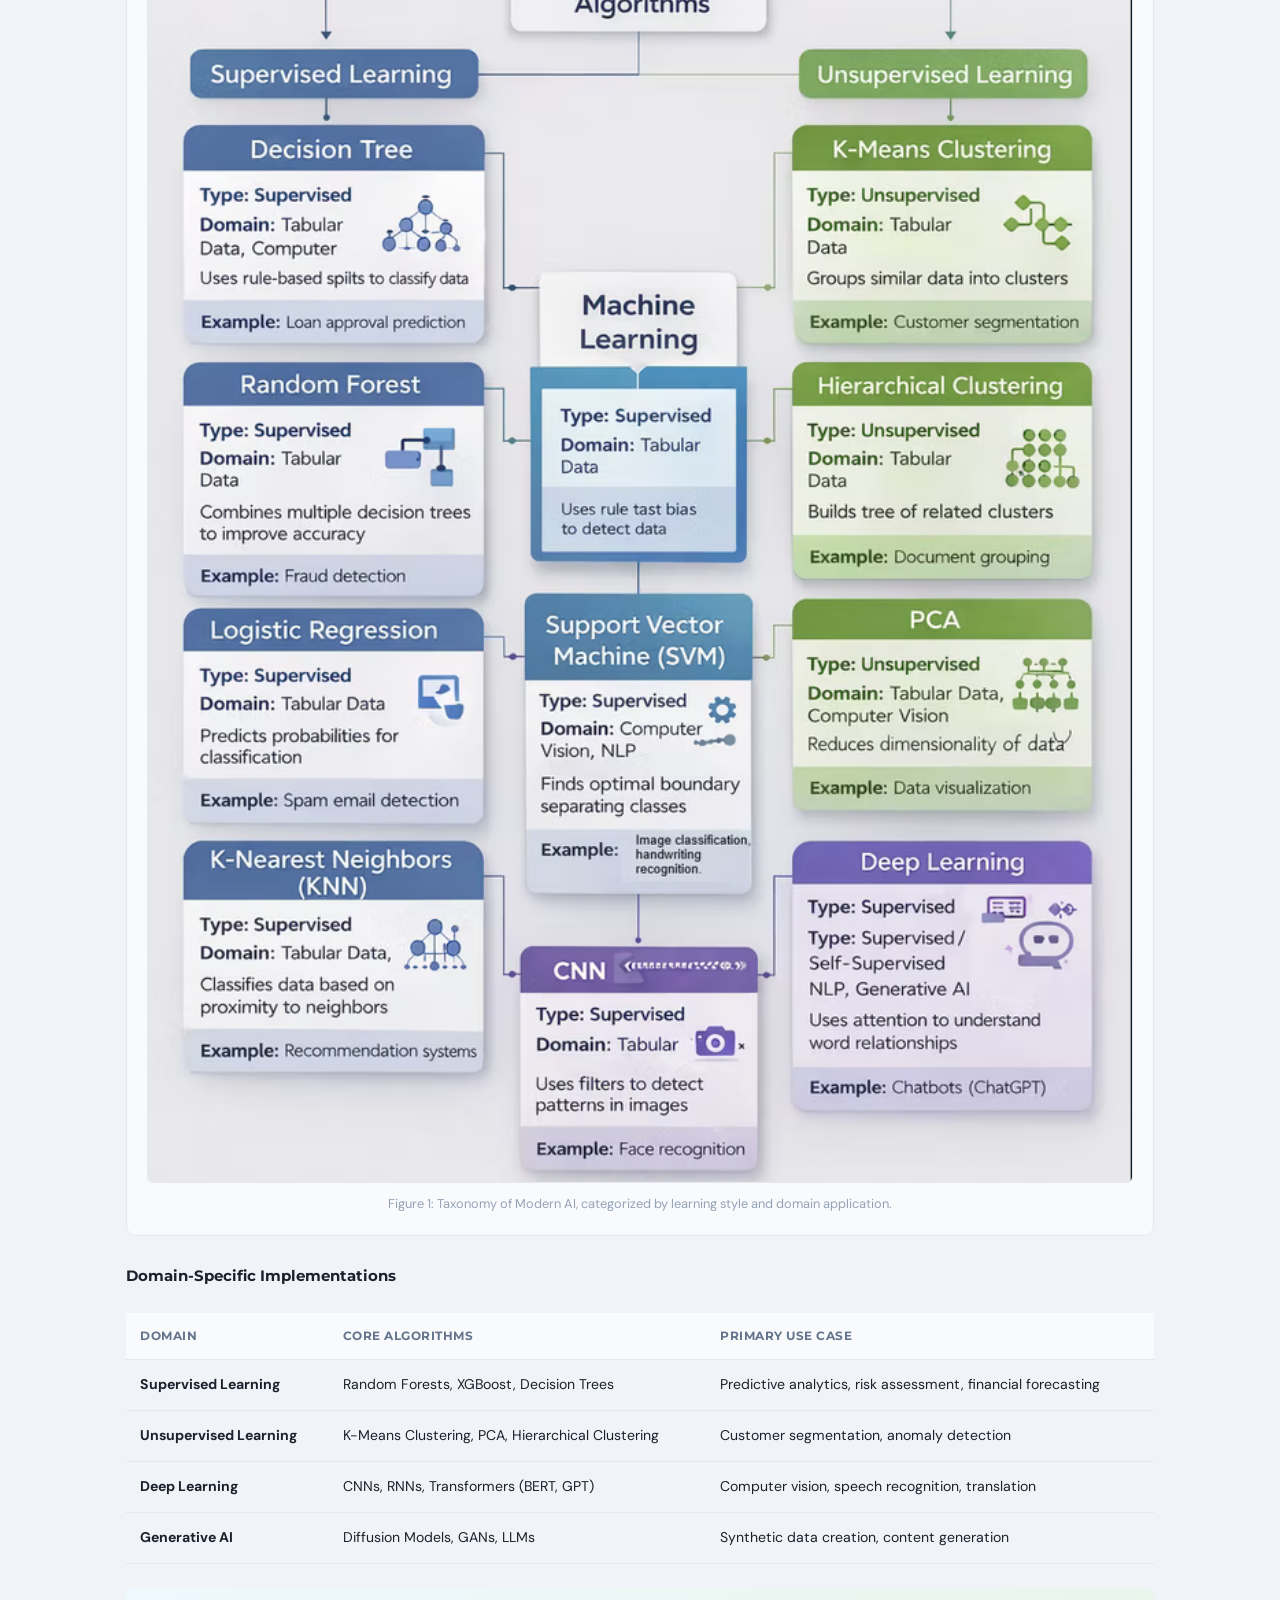
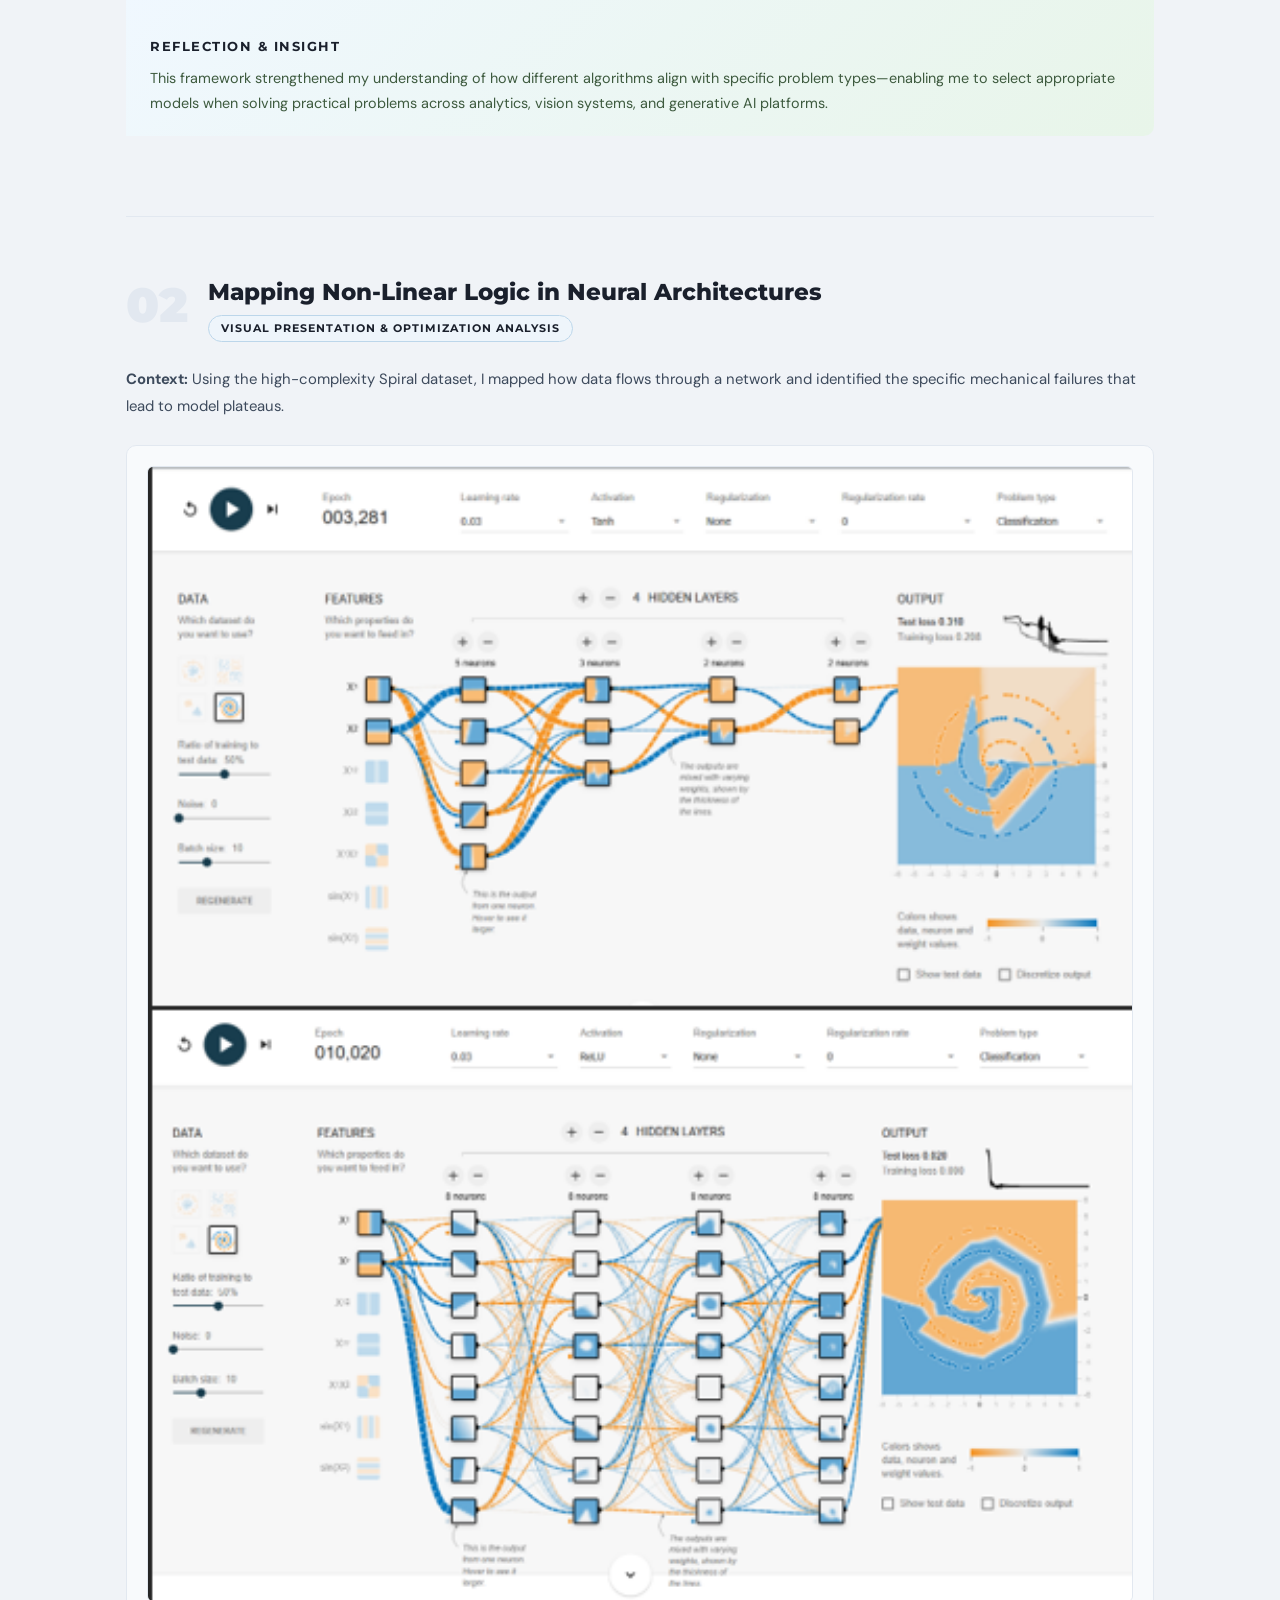
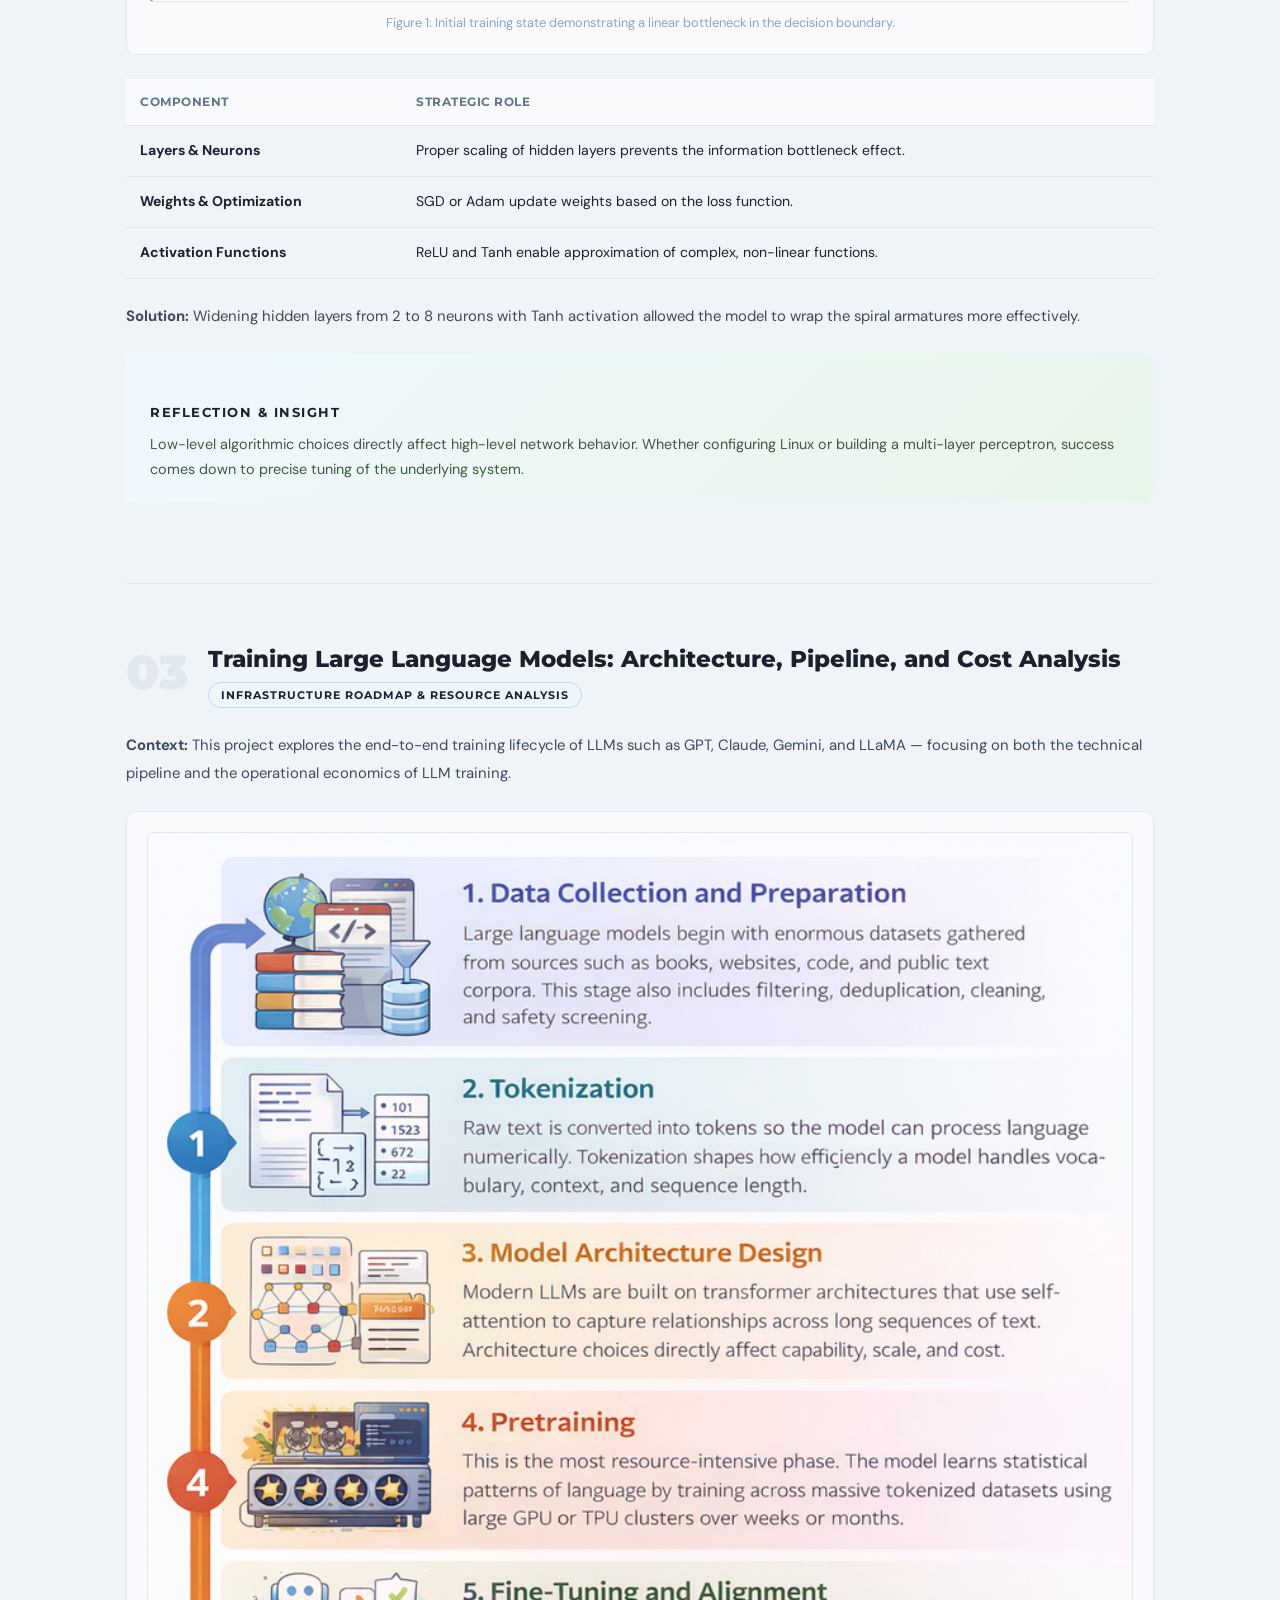
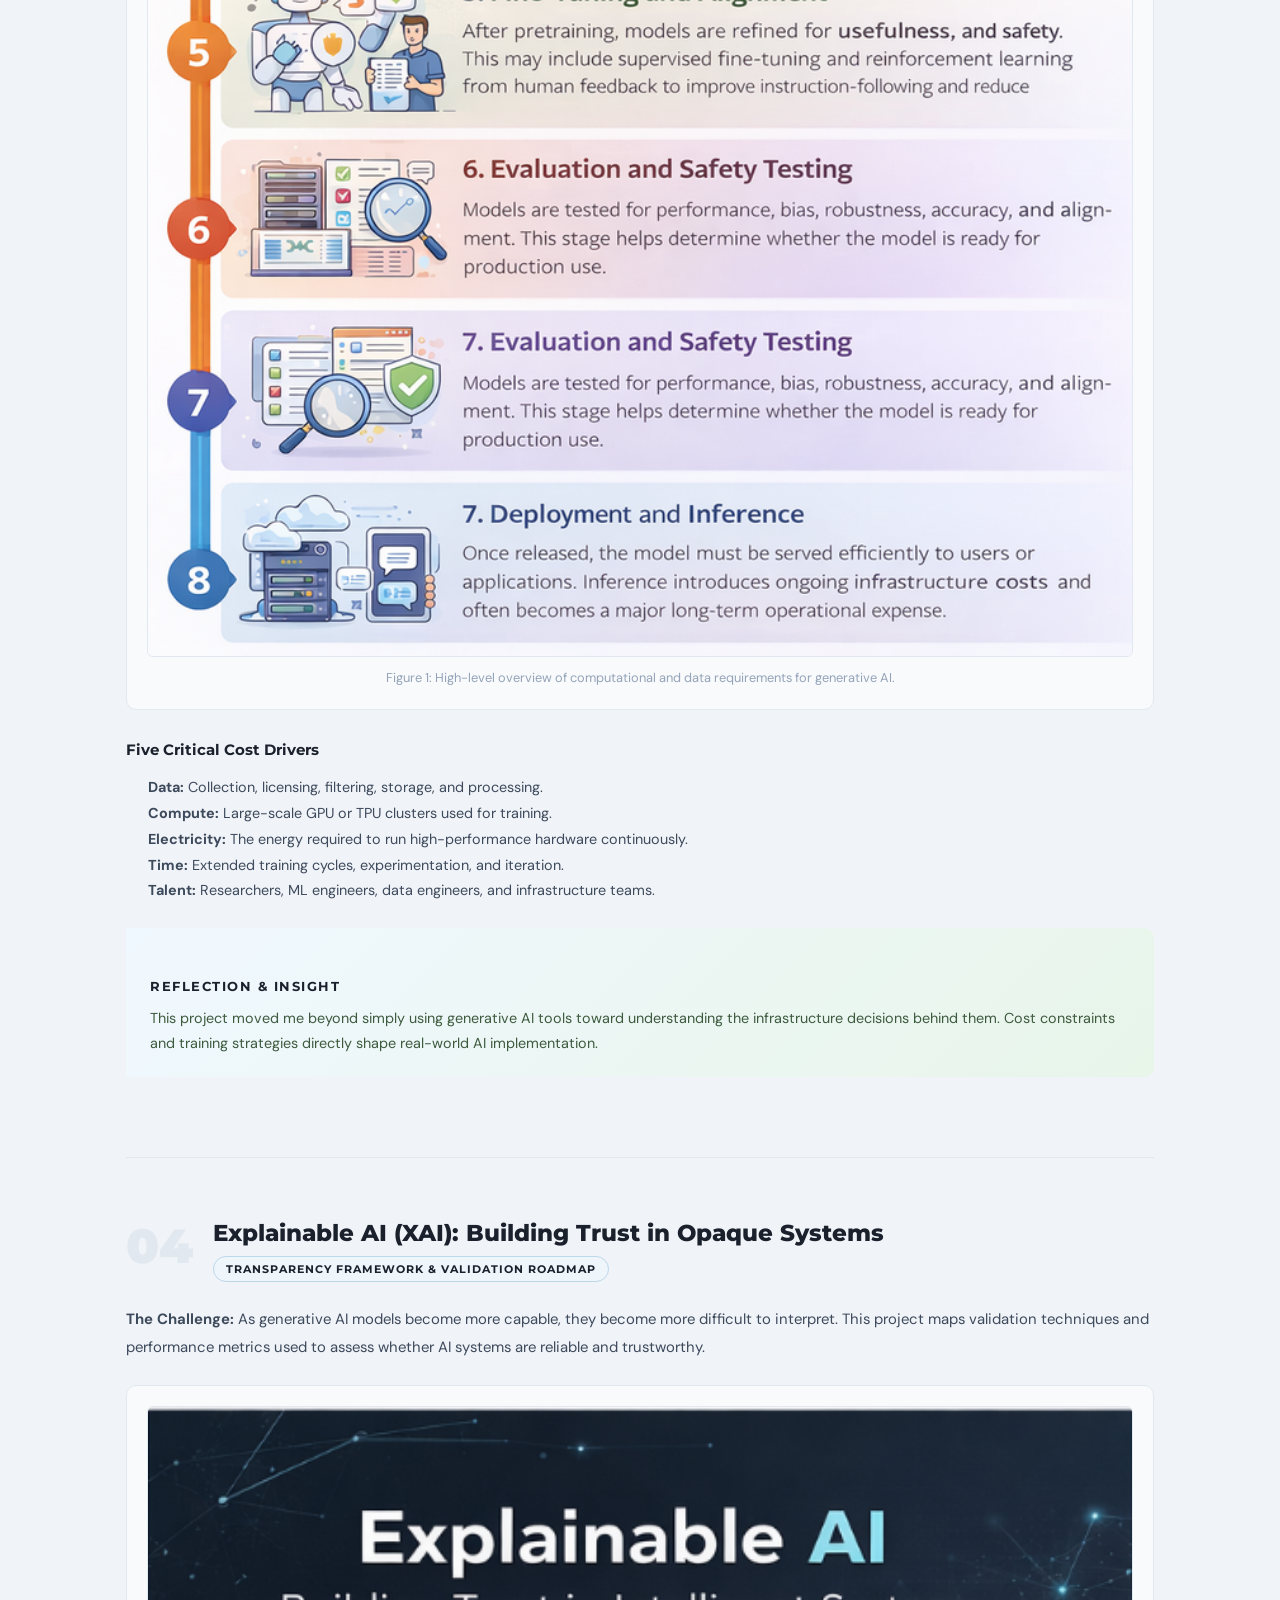
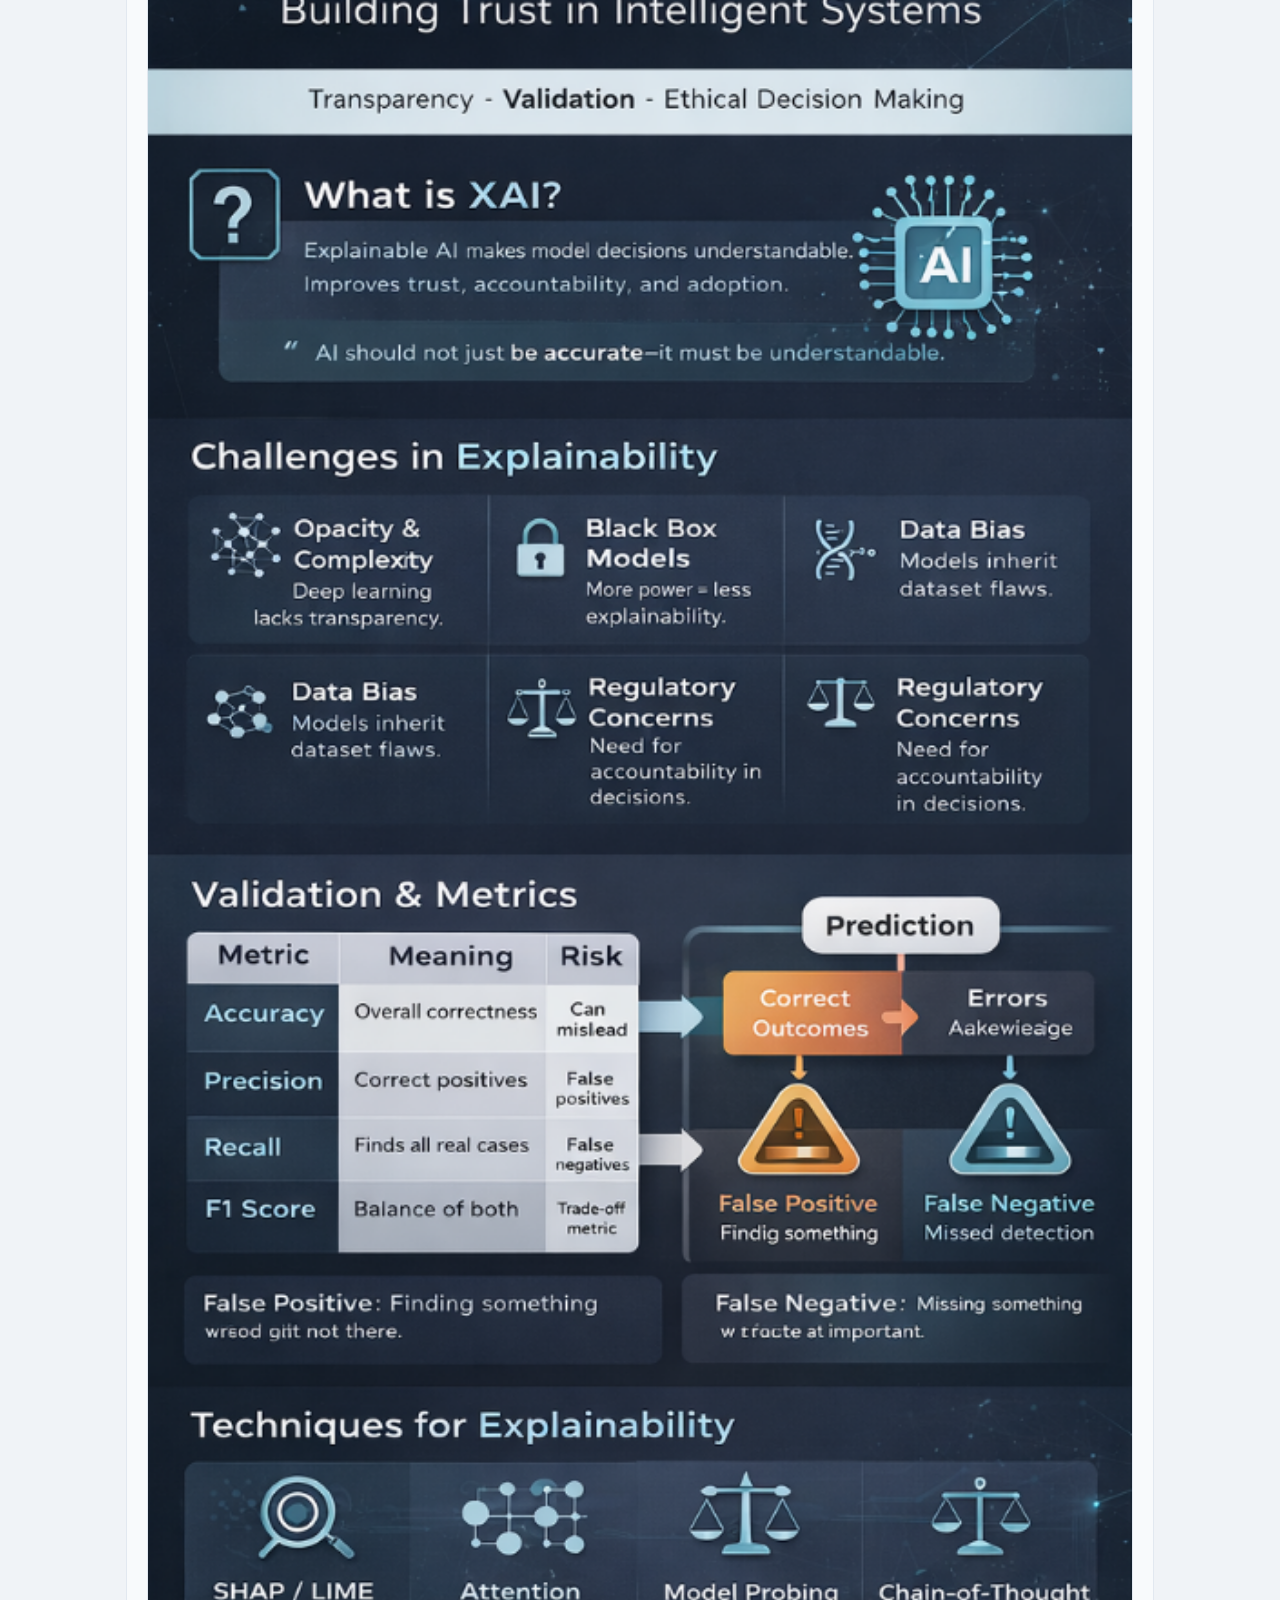
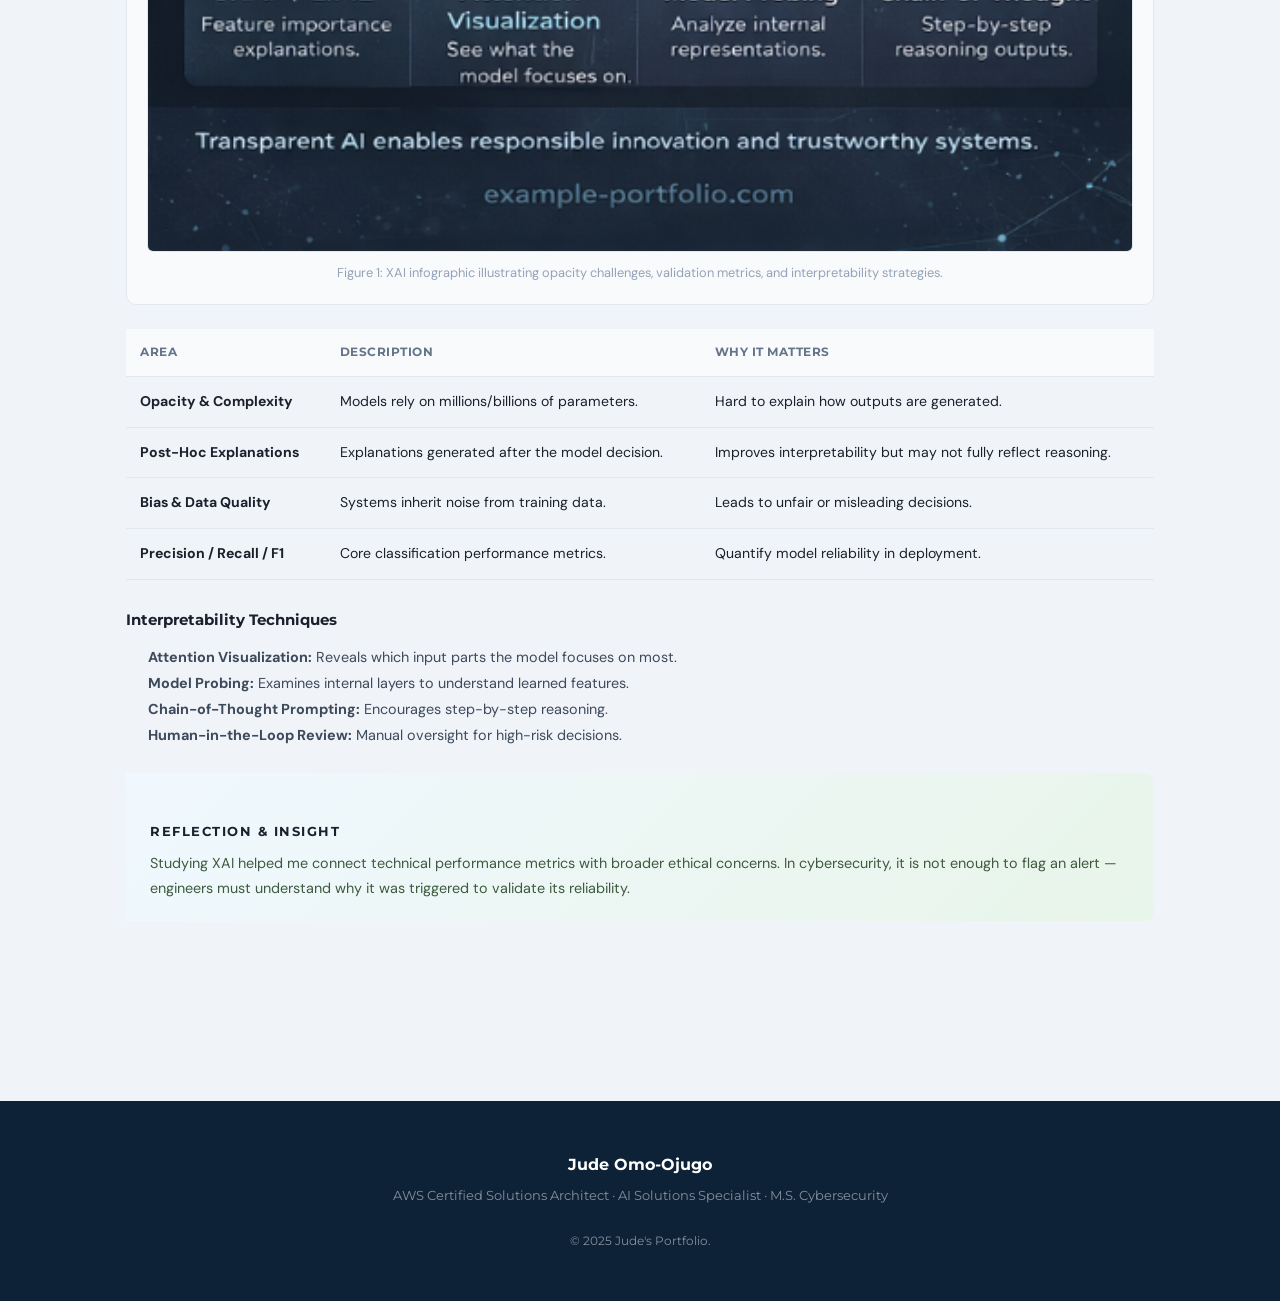
==== commit 0e6259b8: "Update footer copyright name in projects.html" ====
--- a/projects.html
+++ b/projects.html
@@ -179,6 +179,6 @@
   </div>
 
 </div>
-<footer class="site-footer"><strong>Jude Omo-Ojugo</strong>AWS Certified Solutions Architect · AI Solutions Specialist · M.S. Cybersecurity<br><br><span style="font-size:.75rem;">© 2025 Dayo's Portfolio.</span></footer>
+<footer class="site-footer"><strong>Jude Omo-Ojugo</strong>AWS Certified Solutions Architect · AI Solutions Specialist · M.S. Cybersecurity<br><br><span style="font-size:.75rem;">© 2025 Jude's Portfolio.</span></footer>
 </body>
 </html>
